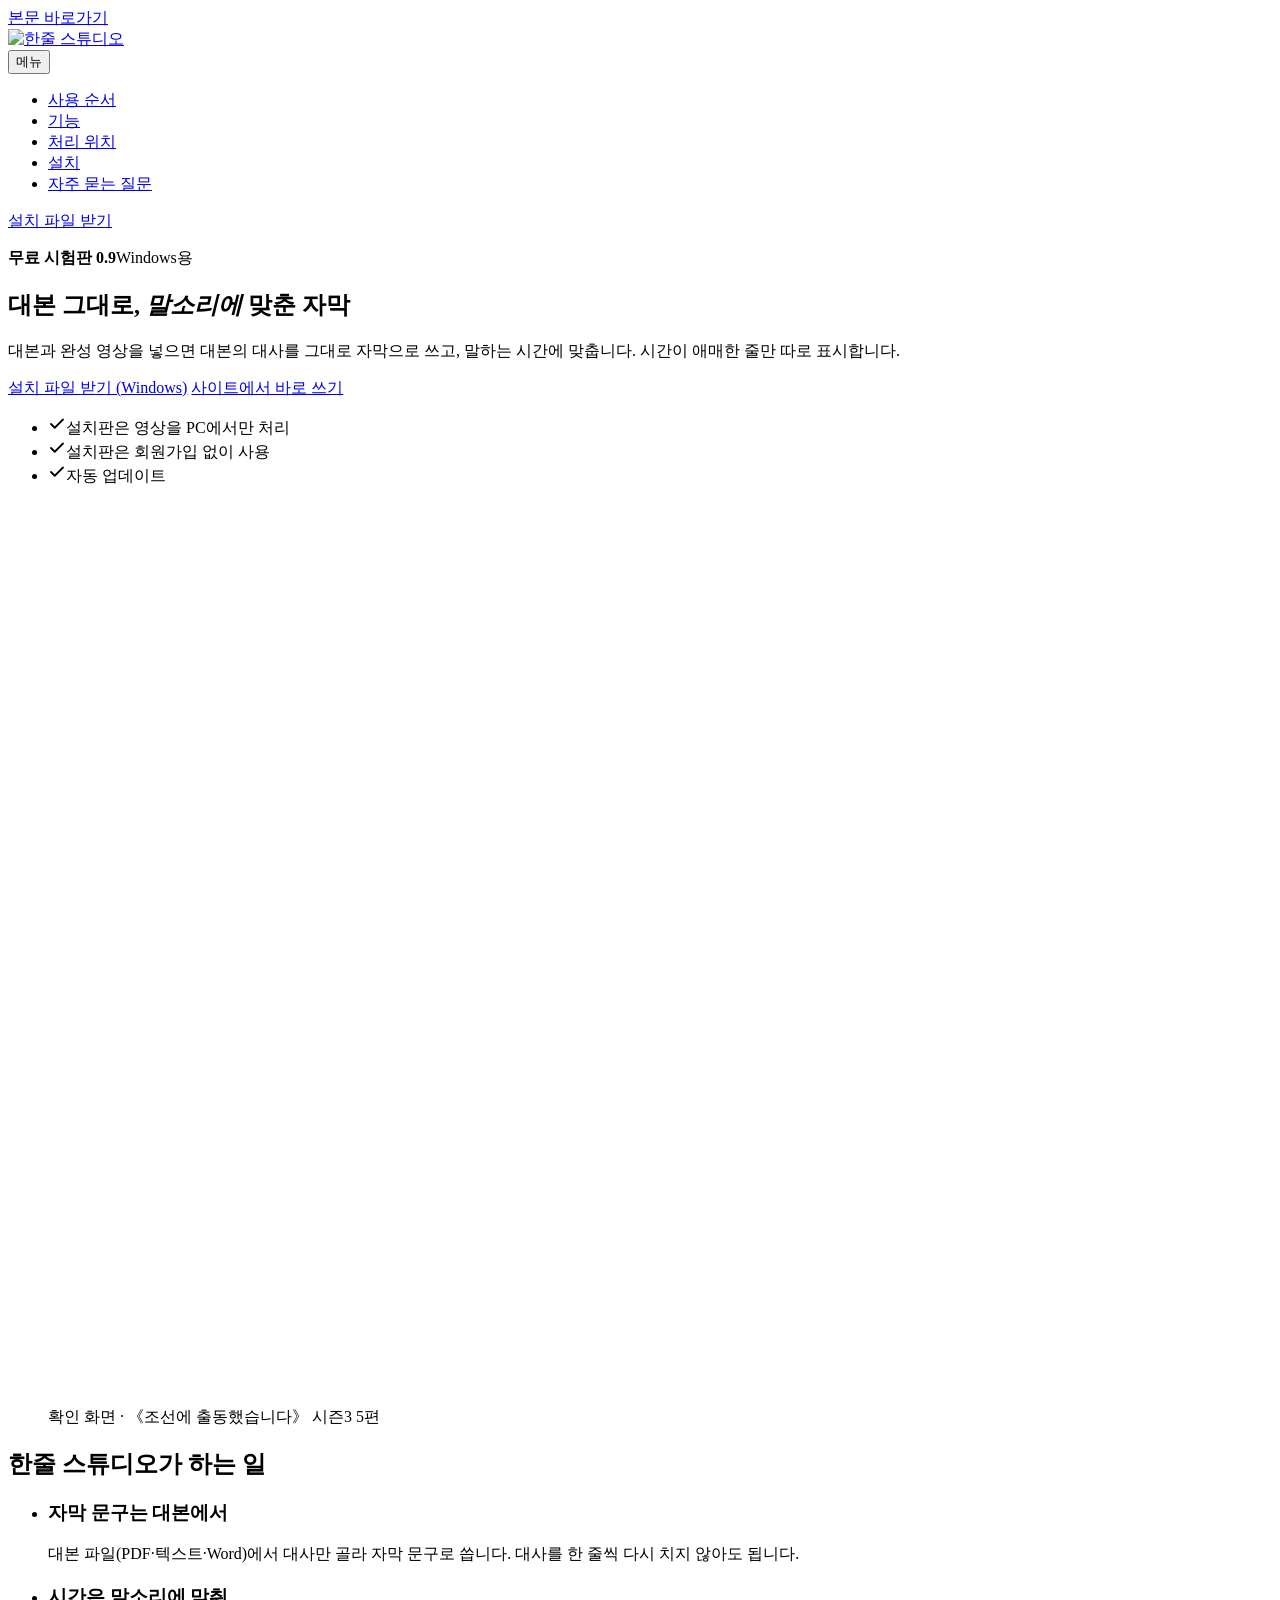
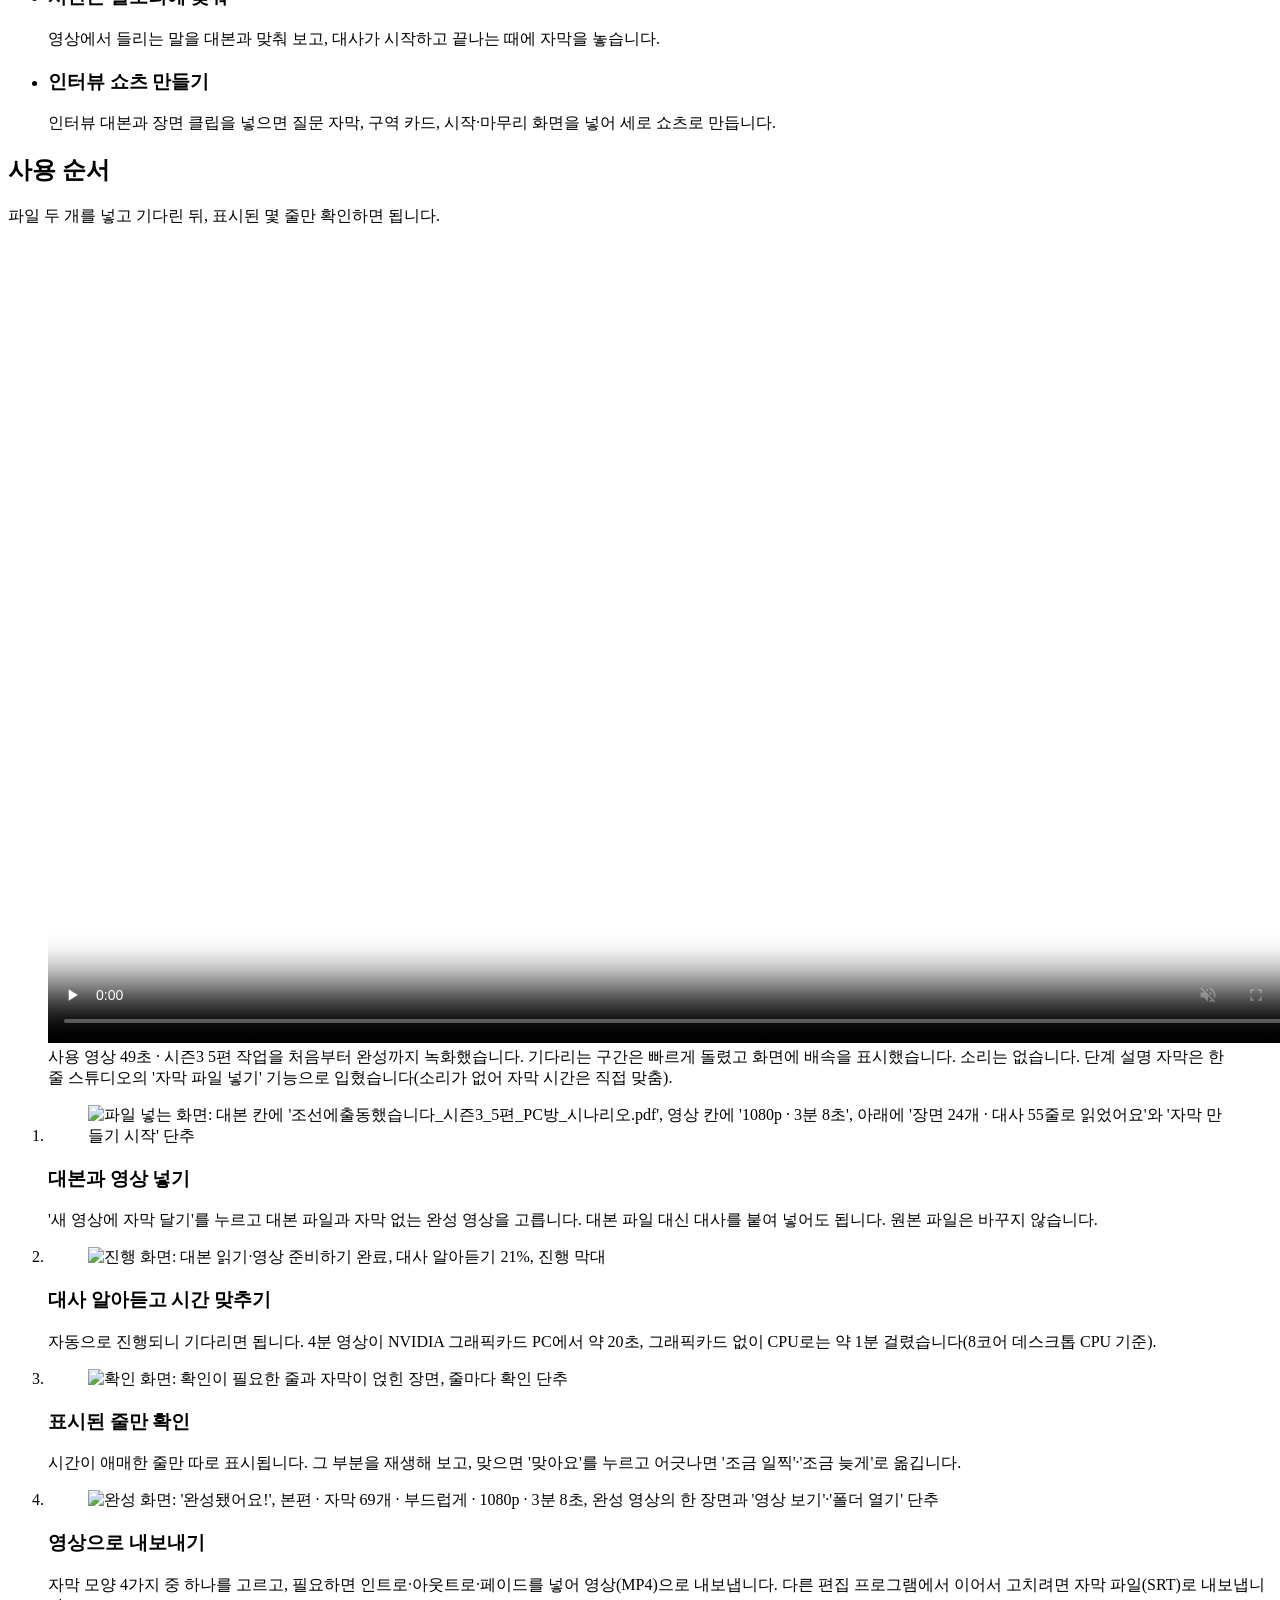
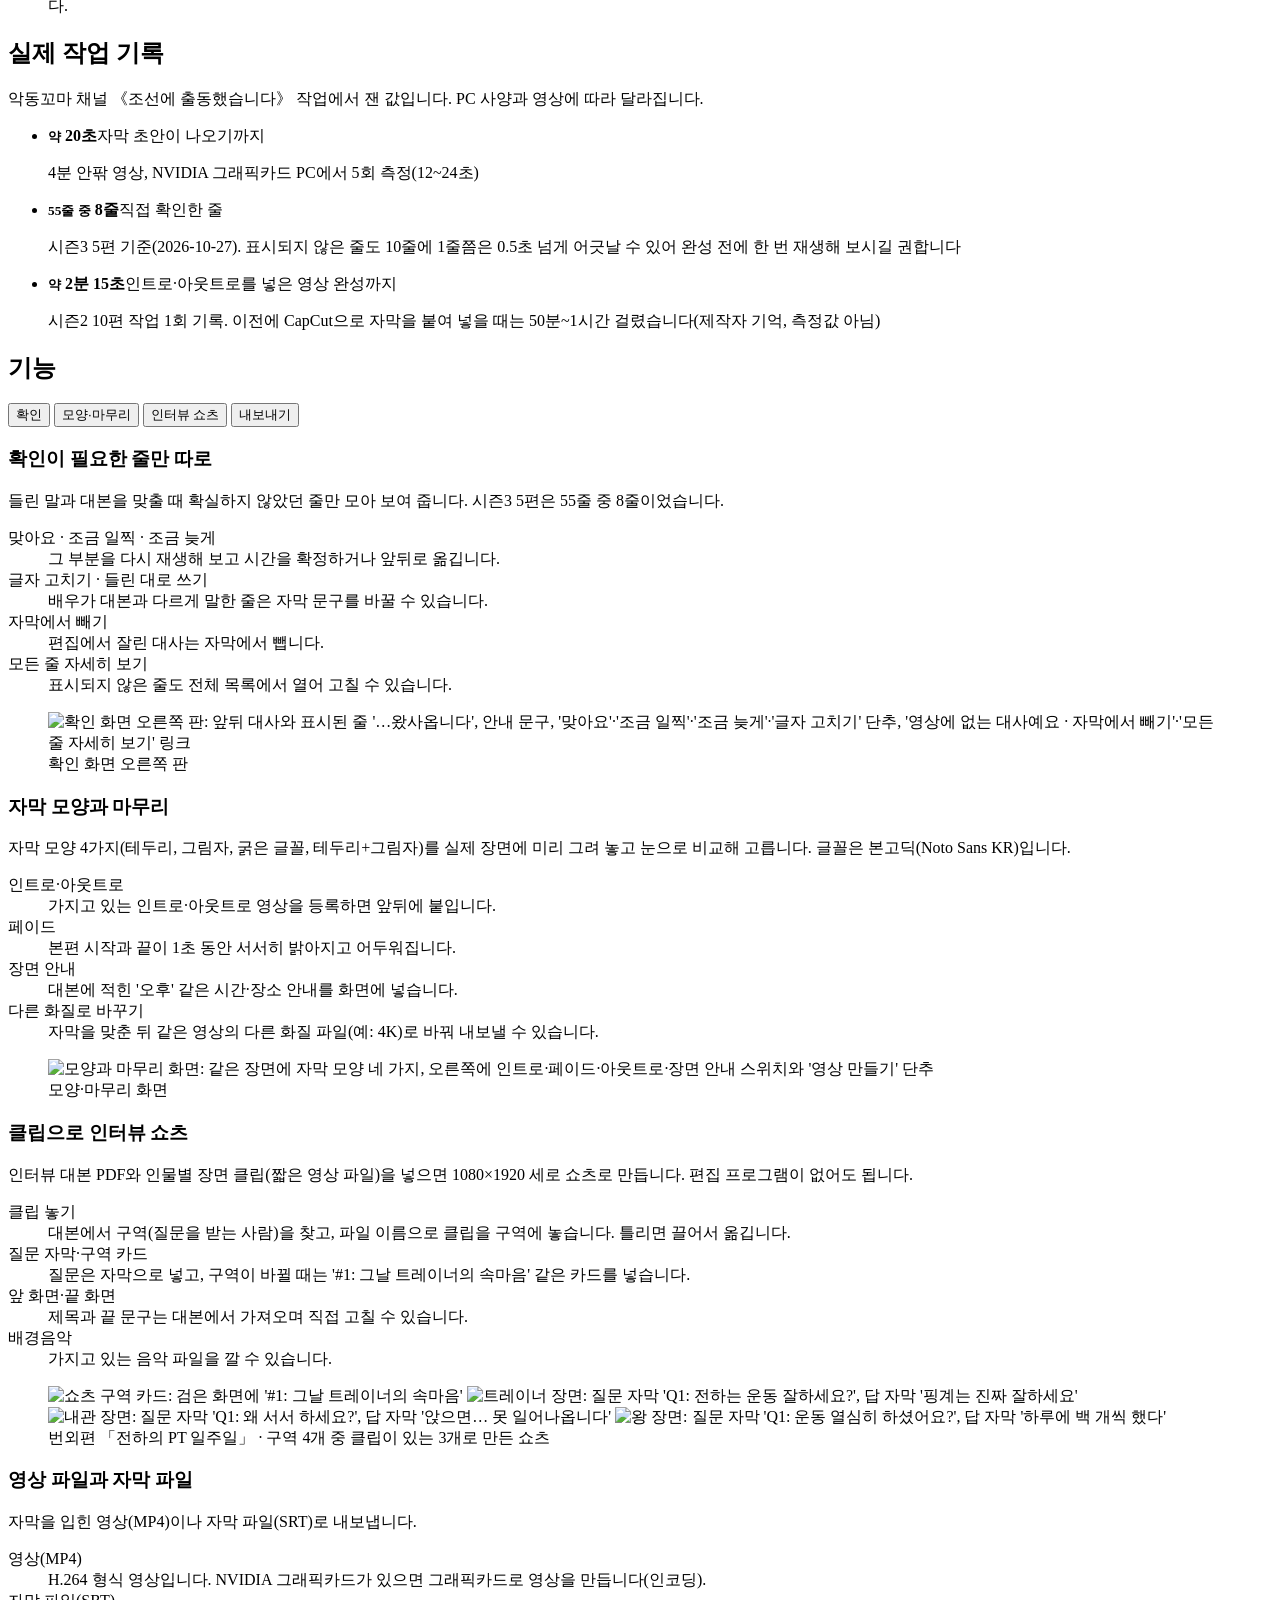
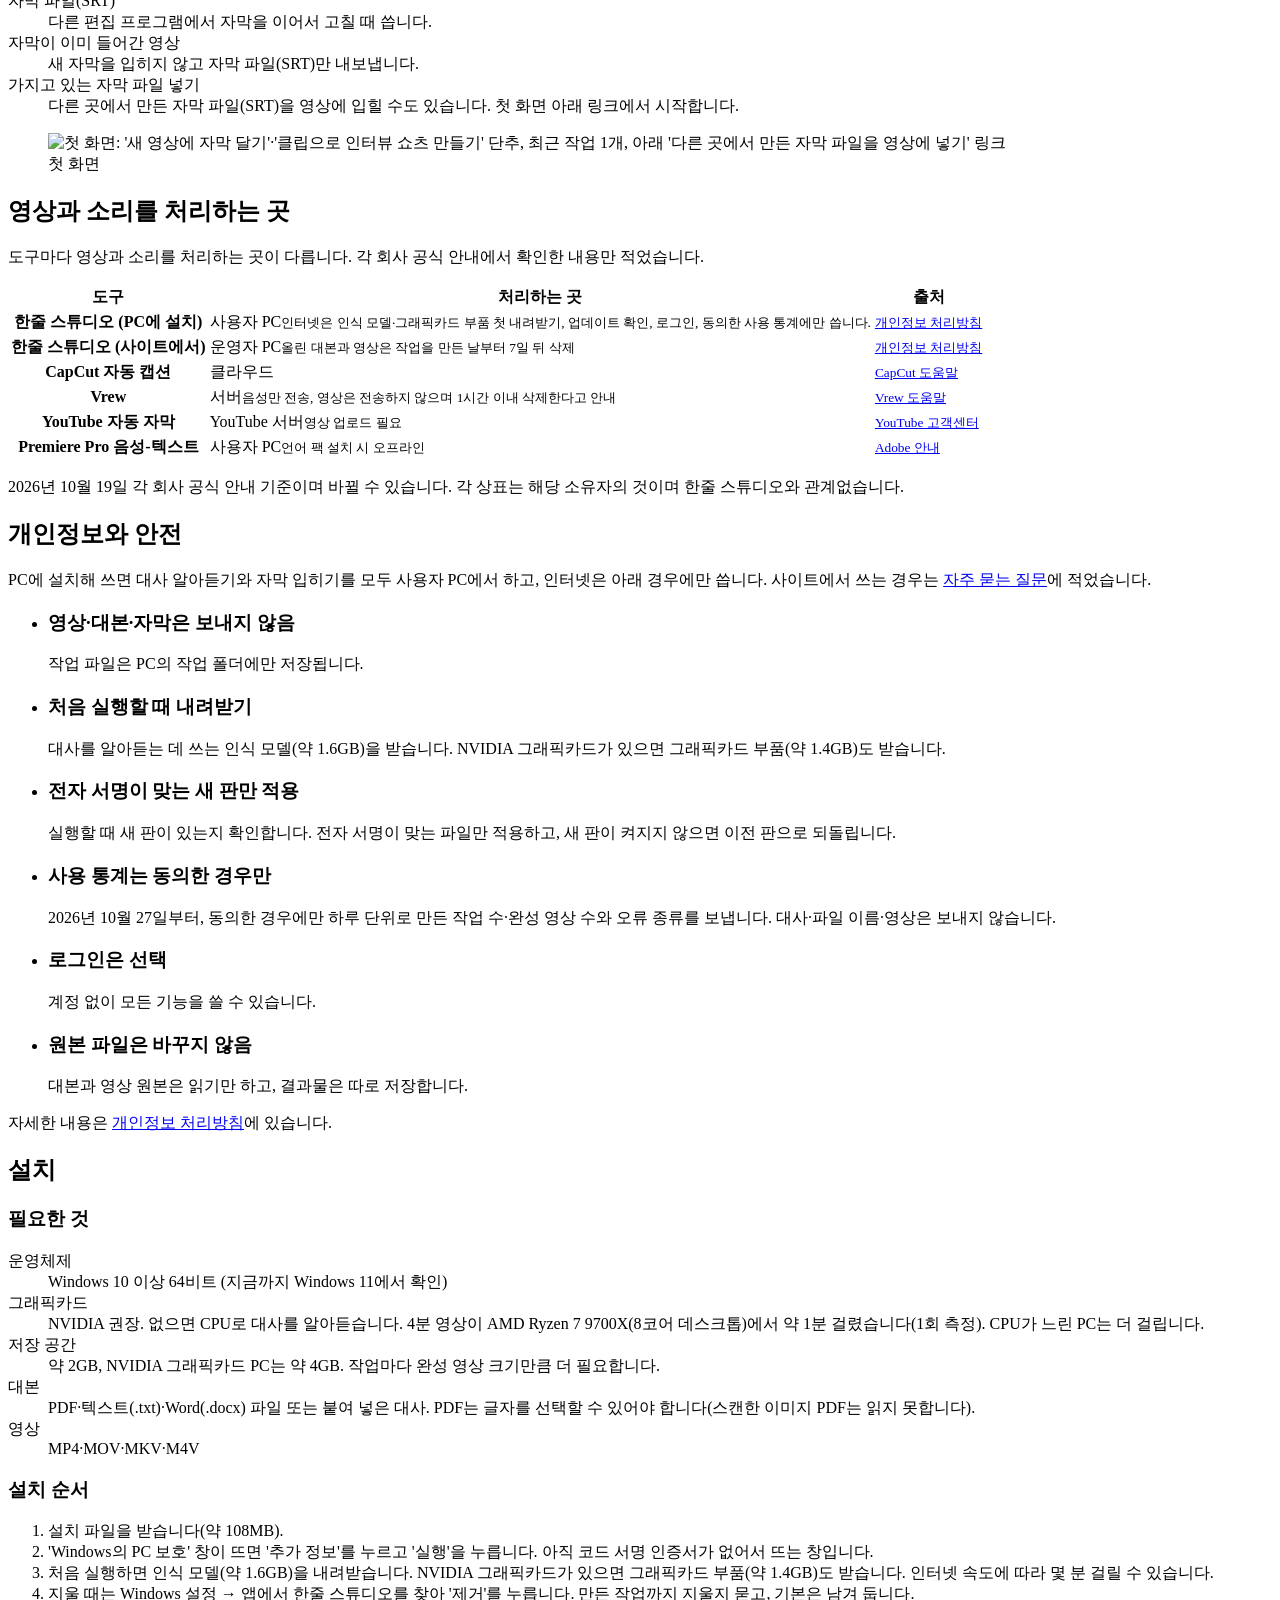
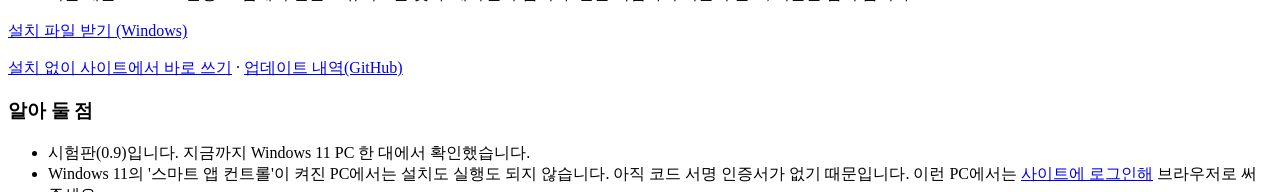
==== index.html @ 922f5172 "주소 이름 한줄 스튜디오로: 홍보 사이트 kkoma1212.github.io/hanjul-studio · 사이트 hanjul-studio.kkoma1212.workers.dev(T" ====
<!doctype html>
<html lang="ko">
<head>
<meta charset="utf-8">
<meta name="viewport" content="width=device-width, initial-scale=1">
<title>한줄 스튜디오 — 대본 그대로, 말소리에 맞춘 자막</title>
<meta name="description" content="한줄 스튜디오는 대본과 완성 영상으로 자막을 만드는 Windows 프로그램입니다. 대본의 대사로 자막을 만들고, 말하는 시간에 맞춥니다. 영상은 PC에서만 처리합니다.">
<link rel="canonical" href="https://kkoma1212.github.io/hanjul-studio/">
<meta property="og:type" content="website">
<meta property="og:locale" content="ko_KR">
<meta property="og:site_name" content="한줄 스튜디오">
<meta property="og:title" content="한줄 스튜디오 — 대본 그대로, 말소리에 맞춘 자막">
<meta property="og:description" content="대본과 완성 영상을 넣으면 대본의 대사로 자막을 만들고, 말하는 시간에 맞춥니다. Windows용 무료 시험판.">
<meta property="og:url" content="https://kkoma1212.github.io/hanjul-studio/">
<meta property="og:image" content="https://kkoma1212.github.io/hanjul-studio/assets/og.png">
<meta property="og:image:width" content="1200">
<meta property="og:image:height" content="630">
<meta name="twitter:card" content="summary_large_image">
<link rel="icon" href="assets/favicon.png">
<link rel="preconnect" href="https://fonts.googleapis.com">
<link rel="preconnect" href="https://fonts.gstatic.com" crossorigin>
<link rel="stylesheet" href="https://cdn.jsdelivr.net/gh/orioncactus/pretendard@v1.3.9/dist/web/variable/pretendardvariable-dynamic-subset.min.css">
<link rel="stylesheet" href="https://fonts.googleapis.com/css2?family=Noto+Serif+KR:wght@600;800&display=swap">
<link rel="stylesheet" href="assets/main.css">
<script>document.documentElement.classList.add("has-js")</script>
<script type="application/ld+json">
{"@context":"https://schema.org","@type":"SoftwareApplication","name":"한줄 스튜디오","operatingSystem":"Windows 10, Windows 11","applicationCategory":"MultimediaApplication",
 "description":"대본과 완성 영상으로 자막을 만드는 Windows 프로그램. 대본의 대사로 자막을 만들고, 말하는 시간에 맞춘다.",
 "offers":{"@type":"Offer","price":"0","priceCurrency":"KRW"},"url":"https://kkoma1212.github.io/hanjul-studio/",
 "downloadUrl":"https://github.com/kkoma1212/jamakfit-updates/releases/latest/download/jamakfit-setup.exe"}
</script>
</head>
<body>
<a class="skip" href="#main">본문 바로가기</a>
<!-- 머리줄·첫 화면·하는 일 띠는 수정 전 공개판 모양 그대로(건윤님 2026-10-23 '처음 부분은 수정 전이 나아', 영상 장면은 쓰지 않음). 글만 새 글 -->
<header class="bar">
  <div class="wrap bar__in">
    <a class="brand" href="#top" aria-label="한줄 스튜디오 처음으로"><img src="assets/logo-light.svg" alt="한줄 스튜디오" width="118" height="34"></a>
    <nav class="nav" aria-label="한줄 스튜디오 안내">
      <button class="nav__toggle" type="button" aria-expanded="false" aria-controls="menu">메뉴</button>
      <ul class="menu" id="menu">
        <li><a href="#flow">사용 순서</a></li>
        <li><a href="#features">기능</a></li>
        <li><a href="#where">처리 위치</a></li>
        <li><a href="#download">설치</a></li>
        <li><a href="#faq">자주 묻는 질문</a></li>
      </ul>
    </nav>
    <a class="btn btn--box bar__cta" href="https://github.com/kkoma1212/jamakfit-updates/releases/latest/download/jamakfit-setup.exe">설치 파일 받기</a>
  </div>
</header>

<main id="main">
  <section id="top" class="hero" aria-labelledby="hero-title">
    <div class="wrap hero__grid">
      <div>
        <p class="pill"><b>무료 시험판 0.9</b>Windows용</p>
        <h1 id="hero-title"><span>대본 그대로,</span> <span><em>말소리에</em> 맞춘 자막</span></h1>
        <p class="hero__lead">대본과 완성 영상을 넣으면 대본의 대사를 그대로 자막으로 쓰고, 말하는 시간에 맞춥니다. 시간이 애매한 줄만 따로 표시합니다.</p>
        <div class="cta">
          <a class="btn btn--box" href="https://github.com/kkoma1212/jamakfit-updates/releases/latest/download/jamakfit-setup.exe">설치 파일 받기 (Windows)</a>
          <a class="btn btn--box btn--outline" href="https://hanjul-studio.kkoma1212.workers.dev/">사이트에서 바로 쓰기</a>
        </div>
        <ul class="facts">
          <li><svg width="18" height="18" viewBox="0 0 24 24" fill="none" stroke="currentColor" stroke-width="2.4" stroke-linecap="round" stroke-linejoin="round" aria-hidden="true"><path d="M20 6 9 17l-5-5"/></svg>설치판은 영상을 PC에서만 처리</li>
          <li><svg width="18" height="18" viewBox="0 0 24 24" fill="none" stroke="currentColor" stroke-width="2.4" stroke-linecap="round" stroke-linejoin="round" aria-hidden="true"><path d="M20 6 9 17l-5-5"/></svg>설치판은 회원가입 없이 사용</li>
          <li><svg width="18" height="18" viewBox="0 0 24 24" fill="none" stroke="currentColor" stroke-width="2.4" stroke-linecap="round" stroke-linejoin="round" aria-hidden="true"><path d="M20 6 9 17l-5-5"/></svg>자동 업데이트</li>
        </ul>
      </div>
      <figure class="laptop">
        <div class="laptop__screen"><picture><source media="(max-width:599px)" srcset="assets/shots/check-m.webp"><img src="assets/shots/check.webp" width="1440" height="900" fetchpriority="high"
          alt="한줄 스튜디오 확인 화면: 확인이 필요한 줄 8개 중 하나. 왼쪽 영상에 '…왔사옵니다' 자막, 오른쪽에 대본 줄과 '맞아요'·'조금 일찍'·'조금 늦게' 단추"></picture></div>
        <div class="laptop__base"></div>
        <figcaption>확인 화면 · 《조선에 출동했습니다》 시즌3 5편</figcaption>
      </figure>
    </div>
  </section>
  <div class="clouds" aria-hidden="true"></div>

  <section class="worry" aria-labelledby="worry-title">
    <div class="wrap">
      <h2 id="worry-title" class="sr-only">한줄 스튜디오가 하는 일</h2>
      <ul>
        <li style="--m:var(--moon)"><h3>자막 문구는 대본에서</h3>
          <p>대본 파일(PDF·텍스트·Word)에서 대사만 골라 자막 문구로 씁니다. 대사를 한 줄씩 다시 치지 않아도 됩니다.</p></li>
        <li style="--m:var(--pink)"><h3>시간은 말소리에 맞춰</h3>
          <p>영상에서 들리는 말을 대본과 맞춰 보고, 대사가 시작하고 끝나는 때에 자막을 놓습니다.</p></li>
        <li style="--m:var(--mint)"><h3>인터뷰 쇼츠 만들기</h3>
          <p>인터뷰 대본과 장면 클립을 넣으면 질문 자막, 구역 카드, <span class="nowrap">시작·마무리</span> 화면을 넣어 세로 쇼츠로 만듭니다.</p></li>
      </ul>
    </div>
  </section>

  <section id="flow" class="sec" aria-labelledby="flow-title">
    <div class="wrap">
      <div class="sec__head">
        <h2 id="flow-title" class="h2">사용 순서</h2>
        <p class="sec__lead">파일 두 개를 넣고 기다린 뒤, 표시된 몇 줄만 확인하면 됩니다.</p>
      </div>
      <figure class="demo">
        <div class="demo__screen">
          <video controls muted playsinline preload="none" poster="assets/video/demo-poster.webp" width="1280" height="800">
            <source src="assets/video/demo.mp4" type="video/mp4">
          </video>
        </div>
        <figcaption>사용 영상 49초 · 시즌3 5편 작업을 처음부터 완성까지 녹화했습니다. 기다리는 구간은 빠르게 돌렸고 화면에 배속을 표시했습니다. 소리는 없습니다. 단계 설명 자막은 한줄 스튜디오의 '자막 파일 넣기' 기능으로 입혔습니다(소리가 없어 자막 시간은 직접 맞춤).</figcaption>
      </figure>
      <ol class="steps">
        <li>
          <figure class="shot"><img src="assets/shots/new-m.webp" width="1080" height="802" loading="lazy"
            alt="파일 넣는 화면: 대본 칸에 '조선에출동했습니다_시즌3_5편_PC방_시나리오.pdf', 영상 칸에 '1080p · 3분 8초', 아래에 '장면 24개 · 대사 55줄로 읽었어요'와 '자막 만들기 시작' 단추"></figure>
          <div><span class="step__no" aria-hidden="true"></span><h3 class="h3">대본과 영상 넣기</h3>
            <p>'새 영상에 자막 달기'를 누르고 대본 파일과 자막 없는 완성 영상을 고릅니다. 대본 파일 대신 대사를 붙여 넣어도 됩니다. 원본 파일은 바꾸지 않습니다.</p></div>
        </li>
        <li>
          <figure class="shot"><img src="assets/shots/job-m.webp" width="1080" height="590" loading="lazy"
            alt="진행 화면: 대본 읽기·영상 준비하기 완료, 대사 알아듣기 21%, 진행 막대"></figure>
          <div><span class="step__no" aria-hidden="true"></span><h3 class="h3">대사 알아듣고 시간 맞추기</h3>
            <p>자동으로 진행되니 기다리면 됩니다. 4분 영상이 NVIDIA 그래픽카드 PC에서 약 20초, 그래픽카드 없이 CPU로는 약 1분 걸렸습니다(8코어 데스크톱 CPU 기준).</p></div>
        </li>
        <li>
          <figure class="shot"><img src="assets/shots/check-m.webp" width="1080" height="750" loading="lazy"
            alt="확인 화면: 확인이 필요한 줄과 자막이 얹힌 장면, 줄마다 확인 단추"></figure>
          <div><span class="step__no" aria-hidden="true"></span><h3 class="h3">표시된 줄만 확인</h3>
            <p>시간이 애매한 줄만 따로 표시됩니다. 그 부분을 재생해 보고, 맞으면 '맞아요'를 누르고 어긋나면 '조금 일찍'·'조금 늦게'로 옮깁니다.</p></div>
        </li>
        <li>
          <figure class="shot"><img src="assets/shots/done-m.webp" width="1080" height="890" loading="lazy"
            alt="완성 화면: '완성됐어요!', 본편 · 자막 69개 · 부드럽게 · 1080p · 3분 8초, 완성 영상의 한 장면과 '영상 보기'·'폴더 열기' 단추"></figure>
          <div><span class="step__no" aria-hidden="true"></span><h3 class="h3">영상으로 내보내기</h3>
            <p>자막 모양 4가지 중 하나를 고르고, 필요하면 <span class="nowrap">인트로·아웃트로·페이드를</span> 넣어 <span class="nowrap">영상(MP4)으로</span> 내보냅니다. 다른 편집 프로그램에서 이어서 고치려면 자막 <span class="nowrap">파일(SRT)로</span> 내보냅니다.</p></div>
        </li>
      </ol>
    </div>
  </section>

  <section id="numbers" class="band" aria-labelledby="numbers-title">
    <div class="wrap">
      <div class="sec__head">
        <h2 id="numbers-title" class="h2">실제 작업 기록</h2>
        <p class="sec__lead">악동꼬마 채널 《조선에 출동했습니다》 작업에서 잰 값입니다. PC 사양과 영상에 따라 달라집니다.</p>
      </div>
      <ul class="stats">
        <li><b><small>약</small> 20초</b><span>자막 초안이 나오기까지</span><p>4분 안팎 영상, NVIDIA 그래픽카드 PC에서 5회 측정(12~24초)</p></li>
        <li><b><small>55줄 중</small> 8줄</b><span>직접 확인한 줄</span><p>시즌3 5편 기준(2026-10-27). 표시되지 않은 줄도 10줄에 1줄쯤은 0.5초 넘게 어긋날 수 있어 완성 전에 한 번 재생해 보시길 권합니다</p></li>
        <li><b><small>약</small> 2분 15초</b><span><span class="nowrap">인트로·아웃트로를</span> 넣은 영상 완성까지</span><p>시즌2 10편 작업 1회 기록. 이전에 CapCut으로 자막을 붙여 넣을 때는 50분~1시간 걸렸습니다(제작자 기억, 측정값 아님)</p></li>
      </ul>
    </div>
  </section>

  <section id="features" class="sec" aria-labelledby="features-title">
    <div class="wrap">
      <div class="sec__head">
        <h2 id="features-title" class="h2">기능</h2>
      </div>
      <div data-tabs>
        <div class="tabs" role="tablist" aria-label="기능 묶음">
          <button class="tab" type="button" role="tab" id="tab-check" aria-controls="panel-check">확인</button>
          <button class="tab" type="button" role="tab" id="tab-look" aria-controls="panel-look"><span class="nowrap">모양·마무리</span></button>
          <button class="tab" type="button" role="tab" id="tab-shorts" aria-controls="panel-shorts">인터뷰 쇼츠</button>
          <button class="tab" type="button" role="tab" id="tab-files" aria-controls="panel-files">내보내기</button>
        </div>

        <div class="panel" id="panel-check">
          <div>
            <h3 class="h3">확인이 필요한 줄만 따로</h3>
            <p class="panel__lead">들린 말과 대본을 맞출 때 확실하지 않았던 줄만 모아 보여 줍니다. 시즌3 5편은 55줄 중 8줄이었습니다.</p>
            <dl class="defs">
              <div><dt>맞아요 · 조금 일찍 · 조금 늦게</dt><dd>그 부분을 다시 재생해 보고 시간을 확정하거나 앞뒤로 옮깁니다.</dd></div>
              <div><dt>글자 고치기 · 들린 대로 쓰기</dt><dd>배우가 대본과 다르게 말한 줄은 자막 문구를 바꿀 수 있습니다.</dd></div>
              <div><dt>자막에서 빼기</dt><dd>편집에서 잘린 대사는 자막에서 뺍니다.</dd></div>
              <div><dt>모든 줄 자세히 보기</dt><dd>표시되지 않은 줄도 전체 목록에서 열어 고칠 수 있습니다.</dd></div>
            </dl>
          </div>
          <figure class="shot shot--narrow"><img src="assets/shots/check-panel.webp" width="380" height="488" loading="lazy"
            alt="확인 화면 오른쪽 판: 앞뒤 대사와 표시된 줄 '…왔사옵니다', 안내 문구, '맞아요'·'조금 일찍'·'조금 늦게'·'글자 고치기' 단추, '영상에 없는 대사예요 · 자막에서 빼기'·'모든 줄 자세히 보기' 링크">
            <figcaption>확인 화면 오른쪽 판</figcaption></figure>
        </div>

        <div class="panel" id="panel-look">
          <div>
            <h3 class="h3">자막 모양과 마무리</h3>
            <p class="panel__lead">자막 모양 4가지(테두리, 그림자, 굵은 글꼴, <span class="nowrap">테두리+그림자)를</span> 실제 장면에 미리 그려 놓고 눈으로 비교해 고릅니다. 글꼴은 본고딕(Noto Sans <span class="nowrap">KR)입니다.</span></p>
            <dl class="defs">
              <div><dt><span class="nowrap">인트로·아웃트로</span></dt><dd>가지고 있는 <span class="nowrap">인트로·아웃트로</span> 영상을 등록하면 앞뒤에 붙입니다.</dd></div>
              <div><dt>페이드</dt><dd>본편 시작과 끝이 1초 동안 서서히 밝아지고 어두워집니다.</dd></div>
              <div><dt>장면 안내</dt><dd>대본에 적힌 '오후' 같은 <span class="nowrap">시간·장소</span> 안내를 화면에 넣습니다.</dd></div>
              <div><dt>다른 화질로 바꾸기</dt><dd>자막을 맞춘 뒤 같은 영상의 다른 화질 파일(예: <span class="nowrap">4K)로</span> 바꿔 내보낼 수 있습니다.</dd></div>
            </dl>
          </div>
          <figure class="shot"><img src="assets/shots/look-m.webp" width="1080" height="763" loading="lazy"
            alt="모양과 마무리 화면: 같은 장면에 자막 모양 네 가지, 오른쪽에 인트로·페이드·아웃트로·장면 안내 스위치와 '영상 만들기' 단추">
            <figcaption><span class="nowrap">모양·마무리</span> 화면</figcaption></figure>
        </div>

        <div class="panel" id="panel-shorts">
          <div>
            <h3 class="h3">클립으로 인터뷰 쇼츠</h3>
            <p class="panel__lead">인터뷰 대본 PDF와 인물별 장면 클립(짧은 영상 <span class="nowrap">파일)을</span> 넣으면 1080×1920 세로 쇼츠로 만듭니다. 편집 프로그램이 없어도 됩니다.</p>
            <dl class="defs">
              <div><dt>클립 놓기</dt><dd>대본에서 구역(질문을 받는 <span class="nowrap">사람)을</span> 찾고, 파일 이름으로 클립을 구역에 놓습니다. 틀리면 끌어서 옮깁니다.</dd></div>
              <div><dt>질문 <span class="nowrap">자막·구역</span> 카드</dt><dd>질문은 자막으로 넣고, 구역이 바뀔 때는 '#1: 그날 트레이너의 속마음' 같은 카드를 넣습니다.</dd></div>
              <div><dt>앞 <span class="nowrap">화면·끝</span> 화면</dt><dd>제목과 끝 문구는 대본에서 가져오며 직접 고칠 수 있습니다.</dd></div>
              <div><dt>배경음악</dt><dd>가지고 있는 음악 파일을 깔 수 있습니다.</dd></div>
            </dl>
          </div>
          <figure class="phones">
            <div class="phones__row">
              <img src="assets/shots/shorts-card.webp" width="540" height="960" loading="lazy" alt="쇼츠 구역 카드: 검은 화면에 '#1: 그날 트레이너의 속마음'">
              <img src="assets/shots/shorts-q1.webp" width="540" height="960" loading="lazy" alt="트레이너 장면: 질문 자막 'Q1: 전하는 운동 잘하세요?', 답 자막 '핑계는 진짜 잘하세요'">
              <img src="assets/shots/shorts-q2.webp" width="540" height="960" loading="lazy" alt="내관 장면: 질문 자막 'Q1: 왜 서서 하세요?', 답 자막 '앉으면… 못 일어나옵니다'">
              <img src="assets/shots/shorts-q3.webp" width="540" height="960" loading="lazy" alt="왕 장면: 질문 자막 'Q1: 운동 열심히 하셨어요?', 답 자막 '하루에 백 개씩 했다'">
            </div>
            <figcaption>번외편 「전하의 PT 일주일」 · 구역 4개 중 클립이 있는 3개로 만든 쇼츠</figcaption>
          </figure>
        </div>

        <div class="panel" id="panel-files">
          <div>
            <h3 class="h3">영상 파일과 자막 파일</h3>
            <p class="panel__lead">자막을 입힌 <span class="nowrap">영상(MP4)이나</span> 자막 <span class="nowrap">파일(SRT)로</span> 내보냅니다.</p>
            <dl class="defs">
              <div><dt>영상(MP4)</dt><dd>H.264 형식 영상입니다. NVIDIA 그래픽카드가 있으면 그래픽카드로 영상을 만듭니다(인코딩).</dd></div>
              <div><dt>자막 파일(SRT)</dt><dd>다른 편집 프로그램에서 자막을 이어서 고칠 때 씁니다.</dd></div>
              <div><dt>자막이 이미 들어간 영상</dt><dd>새 자막을 입히지 않고 자막 <span class="nowrap">파일(SRT)만</span> 내보냅니다.</dd></div>
              <div><dt>가지고 있는 자막 파일 넣기</dt><dd>다른 곳에서 만든 자막 <span class="nowrap">파일(SRT)을</span> 영상에 입힐 수도 있습니다. 첫 화면 아래 링크에서 시작합니다.</dd></div>
            </dl>
          </div>
          <figure class="shot"><img src="assets/shots/home-m.webp" width="1080" height="622" loading="lazy"
            alt="첫 화면: '새 영상에 자막 달기'·'클립으로 인터뷰 쇼츠 만들기' 단추, 최근 작업 1개, 아래 '다른 곳에서 만든 자막 파일을 영상에 넣기' 링크">
            <figcaption>첫 화면</figcaption></figure>
        </div>
      </div>
    </div>
  </section>

  <section id="where" class="sec" aria-labelledby="where-title">
    <div class="wrap">
      <div class="sec__head">
        <h2 id="where-title" class="h2">영상과 소리를 처리하는 곳</h2>
        <p class="sec__lead">도구마다 영상과 소리를 처리하는 곳이 다릅니다. 각 회사 공식 안내에서 확인한 내용만 적었습니다.</p>
      </div>
      <div class="table-scroll">
        <table class="table">
          <thead><tr><th scope="col">도구</th><th scope="col">처리하는 곳</th><th scope="col">출처</th></tr></thead>
          <tbody>
            <tr class="us"><th scope="row">한줄 스튜디오 (PC에 설치)</th><td>사용자 PC<small>인터넷은 인식 <span class="nowrap">모델·그래픽카드</span> 부품 첫 내려받기, 업데이트 확인, 로그인, 동의한 사용 통계에만 씁니다.</small></td><td class="table__src"><small><a class="link" href="https://hanjul-studio.kkoma1212.workers.dev/privacy">개인정보 처리방침</a></small></td></tr>
            <tr class="us"><th scope="row">한줄 스튜디오 (사이트에서)</th><td>운영자 PC<small>올린 대본과 영상은 작업을 만든 날부터 7일 뒤 삭제</small></td><td class="table__src"><small><a class="link" href="https://hanjul-studio.kkoma1212.workers.dev/privacy">개인정보 처리방침</a></small></td></tr>
            <tr><th scope="row">CapCut 자동 캡션</th><td>클라우드</td><td class="table__src"><small><a class="link" href="https://www.capcut.com/help/auto-captions">CapCut 도움말</a></small></td></tr>
            <tr><th scope="row">Vrew</th><td>서버<small>음성만 전송, 영상은 전송하지 않으며 1시간 이내 삭제한다고 안내</small></td><td class="table__src"><small><a class="link" href="https://docs.channel.io/vrew-kr/ko/articles/AI%EA%B0%9C%EC%9D%B8%EC%A0%95%EB%B3%B4-Vrew%EC%97%90-%EC%97%85%EB%A1%9C%EB%93%9C%ED%95%9C-%EC%98%81%EC%83%81-%EB%8D%B0%EC%9D%B4%ED%84%B0%EB%8A%94-%EC%96%B4%EB%96%BB%EA%B2%8C-%EC%B2%98%EB%A6%AC-%EB%90%98%EB%82%98%EC%9A%94-ffbcc099">Vrew 도움말</a></small></td></tr>
            <tr><th scope="row">YouTube 자동 자막</th><td>YouTube 서버<small>영상 업로드 필요</small></td><td class="table__src"><small><a class="link" href="https://support.google.com/youtube/answer/2734796?hl=ko">YouTube 고객센터</a></small></td></tr>
            <tr><th scope="row">Premiere Pro 음성-텍스트</th><td>사용자 PC<small>언어 팩 설치 시 오프라인</small></td><td class="table__src"><small><a class="link" href="https://www.adobe.com/uk/products/premiere/speech-to-text.html">Adobe 안내</a></small></td></tr>
          </tbody>
        </table>
      </div>
      <p class="note">2026년 10월 19일 각 회사 공식 안내 기준이며 바뀔 수 있습니다. 각 상표는 해당 소유자의 것이며 한줄 스튜디오와 관계없습니다.</p>
    </div>
  </section>

  <section id="safety" class="sec" aria-labelledby="safety-title">
    <div class="wrap">
      <div class="sec__head">
        <h2 id="safety-title" class="h2">개인정보와 안전</h2>
        <p class="sec__lead">PC에 설치해 쓰면 대사 알아듣기와 자막 입히기를 모두 사용자 PC에서 하고, 인터넷은 아래 경우에만 씁니다. 사이트에서 쓰는 경우는 <a class="link" href="#faq">자주 묻는 질문</a>에 적었습니다.</p>
      </div>
      <ul class="grid3">
        <li><h3 class="h3"><span class="nowrap">영상·대본·자막은</span> 보내지 않음</h3><p>작업 파일은 PC의 작업 폴더에만 저장됩니다.</p></li>
        <li><h3 class="h3">처음 실행할 때 내려받기</h3><p>대사를 알아듣는 데 쓰는 인식 모델(약 <span class="nowrap">1.6GB)을</span> 받습니다. NVIDIA 그래픽카드가 있으면 그래픽카드 부품(약 <span class="nowrap">1.4GB)도</span> 받습니다.</p></li>
        <li><h3 class="h3">전자 서명이 맞는 새 판만 적용</h3><p>실행할 때 새 판이 있는지 확인합니다. 전자 서명이 맞는 파일만 적용하고, 새 판이 켜지지 않으면 이전 판으로 되돌립니다.</p></li>
        <li><h3 class="h3">사용 통계는 동의한 경우만</h3><p>2026년 10월 27일부터, 동의한 경우에만 하루 단위로 만든 작업 <span class="nowrap">수·완성</span> 영상 수와 오류 종류를 보냅니다. <span class="nowrap">대사·파일</span> <span class="nowrap">이름·영상은</span> 보내지 않습니다.</p></li>
        <li><h3 class="h3">로그인은 선택</h3><p>계정 없이 모든 기능을 쓸 수 있습니다.</p></li>
        <li><h3 class="h3">원본 파일은 바꾸지 않음</h3><p>대본과 영상 원본은 읽기만 하고, 결과물은 따로 저장합니다.</p></li>
      </ul>
      <p class="note">자세한 내용은 <a class="link" href="https://hanjul-studio.kkoma1212.workers.dev/privacy">개인정보 처리방침</a>에 있습니다.</p>
    </div>
  </section>

  <section id="download" class="sec" aria-labelledby="download-title">
    <div class="wrap">
      <div class="sec__head">
        <h2 id="download-title" class="h2">설치</h2>
      </div>
      <div class="install">
        <div class="card">
          <h3 class="h3">필요한 것</h3>
          <dl class="defs">
            <div><dt>운영체제</dt><dd>Windows 10 이상 64비트 (지금까지 Windows 11에서 확인)</dd></div>
            <div><dt>그래픽카드</dt><dd>NVIDIA 권장. 없으면 CPU로 대사를 알아듣습니다. 4분 영상이 AMD Ryzen 7 9700X(8코어 <span class="nowrap">데스크톱)에서</span> 약 1분 걸렸습니다(1회 측정). CPU가 느린 PC는 더 걸립니다.</dd></div>
            <div><dt>저장 공간</dt><dd>약 2GB, NVIDIA 그래픽카드 PC는 약 4GB. 작업마다 완성 영상 크기만큼 더 필요합니다.</dd></div>
            <div><dt>대본</dt><dd>PDF·텍스트(.txt)·Word(.docx) 파일 또는 붙여 넣은 대사. PDF는 글자를 선택할 수 있어야 합니다(스캔한 이미지 PDF는 읽지 못합니다).</dd></div>
            <div><dt>영상</dt><dd><span class="nowrap">MP4·MOV·MKV·M4V</span></dd></div>
          </dl>
        </div>
        <div class="card">
          <h3 class="h3">설치 순서</h3>
          <ol class="numbered">
            <li>설치 파일을 받습니다(약 108MB).</li>
            <li>'Windows의 PC 보호' 창이 뜨면 '추가 정보'를 누르고 '실행'을 누릅니다. 아직 코드 서명 인증서가 없어서 뜨는 창입니다.</li>
            <li>처음 실행하면 인식 모델(약 <span class="nowrap">1.6GB)을</span> 내려받습니다. NVIDIA 그래픽카드가 있으면 그래픽카드 부품(약 <span class="nowrap">1.4GB)도</span> 받습니다. 인터넷 속도에 따라 몇 분 걸릴 수 있습니다.</li>
            <li>지울 때는 Windows 설정 → 앱에서 한줄 스튜디오를 찾아 '제거'를 누릅니다. 만든 작업까지 지울지 묻고, 기본은 남겨 둡니다.</li>
          </ol>
          <a class="btn" href="https://github.com/kkoma1212/jamakfit-updates/releases/latest/download/jamakfit-setup.exe">설치 파일 받기 (Windows)</a>
          <p class="card__sub"><a class="link" href="https://hanjul-studio.kkoma1212.workers.dev/">설치 없이 사이트에서 바로 쓰기</a> · <a class="link" href="https://github.com/kkoma1212/jamakfit-updates/releases">업데이트 내역(GitHub)</a></p>
        </div>
        <div class="aside">
          <h3 class="h3">알아 둘 점</h3>
          <ul>
            <li><span class="nowrap">시험판(0.9)입니다.</span> 지금까지 Windows 11 PC 한 대에서 확인했습니다.</li>
            <li>Windows 11의 '스마트 앱 컨트롤'이 켜진 PC에서는 설치도 실행도 되지 않습니다. 아직 코드 서명 인증서가 없기 때문입니다. 이런 PC에서는 <a class="link" href="https://hanjul-studio.kkoma1212.workers.dev/">사이트에 로그인해</a> 브라우저로 써 주세요.</li>
            <li>Windows 전용이며, 한국어 대본과 영상을 기준으로 만들었습니다.</li>
            <li>자막 시간과 장면 구분은 말소리를 알아들어 정한 것입니다. 표시된 줄은 확인이 필요합니다.</li>
          </ul>
        </div>
      </div>
    </div>
  </section>

  <section id="faq" class="sec" aria-labelledby="faq-title">
    <div class="wrap faq-grid">
      <div class="sec__head">
        <h2 id="faq-title" class="h2">자주 묻는 질문</h2>
        <p class="sec__lead">다른 질문은 <a class="link" href="mailto:gunyoon0322@naver.com">gunyoon0322@naver.com</a>으로 보내 주세요.</p>
      </div>
      <div class="faq">
        <details><summary>편집 프로그램을 처음 써도 쓸 수 있나요?</summary><p>네, 처음 쓰는 분을 생각하고 만들었습니다. 대본과 영상을 넣으면 자막 문구와 시간은 한줄 스튜디오가 먼저 맞춰 둡니다. 직접 볼 곳은 시간이 애매하다고 표시된 줄뿐이고, 시즌3 5편에서는 55줄 중 8줄이었습니다. 자막 모양도 말로 고르지 않고, 실제 장면에 미리 그려 둔 4가지를 눈으로 보고 고릅니다.</p></details>
        <details><summary>무료인가요?</summary><p>지금 <span class="nowrap">시험판(0.9)은</span> 모든 기능을 무료로 쓸 수 있습니다. 완성 영상에 워터마크나 광고도 붙지 않습니다.</p></details>
        <details><summary>Mac이나 휴대폰에서도 쓸 수 있나요?</summary><p>PC에 설치하는 한줄 스튜디오는 Windows 전용입니다. Mac이나 휴대폰에서는 <a class="link" href="https://hanjul-studio.kkoma1212.workers.dev/">사이트에 로그인해</a> 브라우저로 쓸 수 있습니다. 휴대폰 화면 폭에 맞춰 두었고, Mac에서는 아직 직접 시험해 보지 못했습니다.</p></details>
        <details><summary>어떤 대본 파일을 넣나요?</summary><p>PDF, 텍스트(.txt), Word(.docx) 파일을 넣습니다. 파일이 없으면 대사만 한 줄씩 붙여 넣어도 됩니다. PDF는 글자를 마우스로 끌어 고를 수 있어야 하고, 종이를 스캔해 사진처럼 만든 PDF는 읽지 못합니다. 한글(.hwp)로 쓴 대본은 'PDF로 저장'해서 넣거나 대사를 복사해 붙여 넣으면 됩니다. 대본을 고르면 장면과 대사를 몇 줄 읽었는지 먼저 보여 드리고, 잘못 읽은 줄은 눌러서 고칠 수 있습니다.</p></details>
        <details><summary>대본이 없으면 쓸 수 없나요?</summary><p>자막 문구를 대본에서 가져오는 방식이라 대본이 있어야 합니다. 이미 만들어 둔 자막 <span class="nowrap">파일(SRT)이</span> 있다면 첫 화면 아래 '다른 곳에서 만든 자막 파일을 영상에 넣기'로 한줄 스튜디오 모양을 입혀 영상으로 만들 수 있습니다.</p></details>
        <details><summary>어떤 영상을 넣나요?</summary><p>편집을 모두 마치고 자막만 넣기 전인 완성 영상(MP4·MOV·MKV·M4V)을 넣습니다. 편집이 끝난 영상이어야 대사 시간이 맞습니다. 자막이 이미 들어간 영상이라면 넣을 때 '네, 들어 있어요'를 고르세요. 그 위에 자막을 또 입히지 않고 자막 <span class="nowrap">파일(SRT)만</span> 만듭니다. 소리가 없는 영상은 대사를 들을 수 없어서 시작하기 전에 알려 드립니다.</p></details>
        <details><summary>대본과 다르게 말한 대사는 어떻게 되나요?</summary><p>대본 글과 실제로 들린 말이 많이 다르면 그 줄을 따로 표시합니다. 확인 화면에서 '들린 대로 쓰기'를 누르면 들린 말로, '글자 고치기'를 누르면 원하는 글로 바꿉니다. 편집하며 잘려서 영상에 없는 대사는 '자막에서 빼기'로 뺍니다.</p></details>
        <details><summary>그래픽카드가 없어도 되나요?</summary><p>됩니다. 그래픽카드가 없으면 CPU로 대사를 알아듣고, 시간이 더 걸립니다. 4분 영상이 NVIDIA 그래픽카드 PC에서는 약 20초, 8코어 데스크톱 CPU(AMD Ryzen 7 <span class="nowrap">9700X)에서는</span> 약 1분 걸렸습니다. 노트북처럼 CPU가 느린 PC는 더 걸립니다. 같은 편으로 한 번 비교해 보니 자막 결과는 거의 같았고, 완성 영상 파일은 Windows 기본 방식으로 만들어 약 1.2배 컸습니다.</p></details>
        <details><summary>처음 실행할 때 왜 오래 걸리나요?</summary><p>처음 한 번만 대사를 알아듣는 데 필요한 파일(약 <span class="nowrap">1.6GB)을</span> 내려받기 때문입니다. NVIDIA 그래픽카드가 있으면 그래픽카드용 부품(약 <span class="nowrap">1.4GB)도</span> 함께 받습니다. 인터넷 속도에 따라 몇 분 걸리고, 다음부터는 바로 시작합니다.</p></details>
        <details><summary>설치할 때 'Windows의 PC 보호' 창이 떠요.</summary><p>아직 코드 서명 인증서가 없어서 뜨는 창입니다. '추가 정보'를 누른 뒤 '실행'을 누르면 설치가 이어집니다. 설치 파일은 이 사이트의 단추나 GitHub 공식 배포 페이지(kkoma1212/jamakfit-updates)에서만 받아 주세요.</p></details>
        <details><summary>'스마트 앱 컨트롤'이 막았다며 설치가 안 돼요.</summary><p>Windows 11을 새로 설치한 PC에는 '스마트 앱 컨트롤'이 켜져 있을 수 있습니다. 이 기능은 코드 서명 인증서가 없는 프로그램을 막는데, 한줄 스튜디오는 아직 인증서가 없어서 설치도 실행도 되지 않습니다. 'Windows의 PC 보호' 창과 달리 '실행'으로 넘어갈 수 없습니다. 이런 PC에서는 <a class="link" href="https://hanjul-studio.kkoma1212.workers.dev/">사이트에 로그인해</a> 브라우저로 써 주세요. 켜져 있는지는 Windows 보안 → 앱 및 브라우저 컨트롤에서 볼 수 있습니다.</p></details>
        <details><summary>설치하지 않고 사이트에서 쓸 수 있나요?</summary><p>회원으로 로그인하면 사이트에서 바로 쓸 수 있습니다. 대신 올린 대본과 영상은 운영자 PC의 그래픽카드(RTX 3060) 한 대가 차례로 처리해서, 사람이 몰리거나 영상이 길면 기다릴 수 있습니다. 회원마다 하루 3편, 한 편에 20분까지 쓸 수 있고, 올린 파일은 작업을 만든 날부터 7일 뒤 지웁니다. 자주 쓰거나 영상이 길다면 PC에 설치해 쓰는 쪽이 빠릅니다.</p></details>
        <details><summary>영상이 인터넷으로 올라가나요?</summary><p>PC에 설치해 쓰면 올라가지 않습니다. 대사를 알아듣는 일과 자막을 입히는 일을 모두 그 PC 안에서 합니다. 인터넷은 처음 내려받기, 새 판 확인, 로그인, 그리고 동의한 경우의 사용 통계에만 씁니다(위 '개인정보와 안전'). 사이트에서 쓰면 대본과 영상이 운영자 PC로 올라가고, 7일 뒤 지워집니다.</p></details>
        <details><summary>로그인해야 하나요?</summary><p>PC에 설치해 쓰면 로그인하지 않아도 모든 기능을 쓸 수 있습니다. 사이트에서 쓰려면 회원 가입과 로그인이 필요합니다. 비밀번호를 잊었다면 로그인 화면의 '비밀번호를 잊었나요?'에서 메일로 받은 번호로 새로 정할 수 있습니다.</p></details>
        <details><summary>CapCut 같은 다른 프로그램에서 이어서 고칠 수 있나요?</summary><p>네. 완성 화면의 'CapCut에서 더 고치려면 자막 파일만 받기'로 자막 <span class="nowrap">파일(SRT)을</span> 받아 불러오면 됩니다. CapCut PC에서는 '캡션 → 캡션 추가 → 파일 가져오기'(버전에 따라 '텍스트 → 로컬 <span class="nowrap">캡션')로</span> 불러옵니다. 자막 시간은 그대로 들어가고, 글꼴과 모양은 그 프로그램에서 다시 고릅니다.</p></details>
        <details><summary>본편을 잘라 쇼츠로 만들 수 있나요?</summary><p>아직은 안 됩니다. 쇼츠는 인터뷰 대본과 인물별 장면 클립을 넣어 만드는 인터뷰 쇼츠만 됩니다. 질문 자막과 구역 카드, 앞뒤 화면까지 넣어 세로 <span class="nowrap">영상(1080×1920)으로</span> 만듭니다.</p></details>
        <details><summary>새 판은 어떻게 받나요?</summary><p>따로 할 일은 없습니다. 한줄 스튜디오를 켤 때 새 판이 있는지 확인해 받아 두고, 다음에 켤 때 바뀝니다. 전자 서명이 맞는 파일만 쓰고, 새 판이 제대로 켜지지 않으면 이전 판으로 돌아갑니다. 만들어 둔 작업은 그대로입니다. 드물게 큰 변경이 있을 때는 새 설치 파일을 받으라는 안내가 뜹니다.</p></details>
        <details><summary>지우려면 어떻게 하나요?</summary><p>Windows 설정 → 앱에서 한줄 스튜디오를 찾아 '제거'를 누릅니다. 만든 작업까지 지울지 묻고, 기본은 남겨 둡니다.</p></details>
      </div>
    </div>
  </section>

  <section class="band band--final" aria-labelledby="final-title">
    <div class="wrap final">
      <h2 id="final-title" class="h2">Windows용 무료 시험판</h2>
      <p>설치 파일 약 108MB · Windows 10 이상 64비트</p>
      <a class="btn" href="https://github.com/kkoma1212/jamakfit-updates/releases/latest/download/jamakfit-setup.exe">설치 파일 받기</a>
    </div>
  </section>
</main>

<footer class="foot">
  <div class="wrap foot__grid">
    <div><a href="#top"><img src="assets/logo-dark.svg" alt="한줄 스튜디오" width="104" height="30"></a>
      <p>운영자 이건윤 · <a href="mailto:gunyoon0322@naver.com">gunyoon0322@naver.com</a></p>
      <p>© 2026 악동꼬마</p></div>
    <ul><li><a href="https://hanjul-studio.kkoma1212.workers.dev/terms">이용약관</a></li><li><a href="https://hanjul-studio.kkoma1212.workers.dev/privacy"><b>개인정보 처리방침</b></a></li>
      <li><a href="opensource.html">오픈소스 고지</a></li><li><a href="https://github.com/kkoma1212/jamakfit-updates/releases">설치 <span class="nowrap">파일·업데이트</span> 내역</a></li></ul>
  </div>
</footer>
<script src="assets/main.js"></script>
</body>
</html>
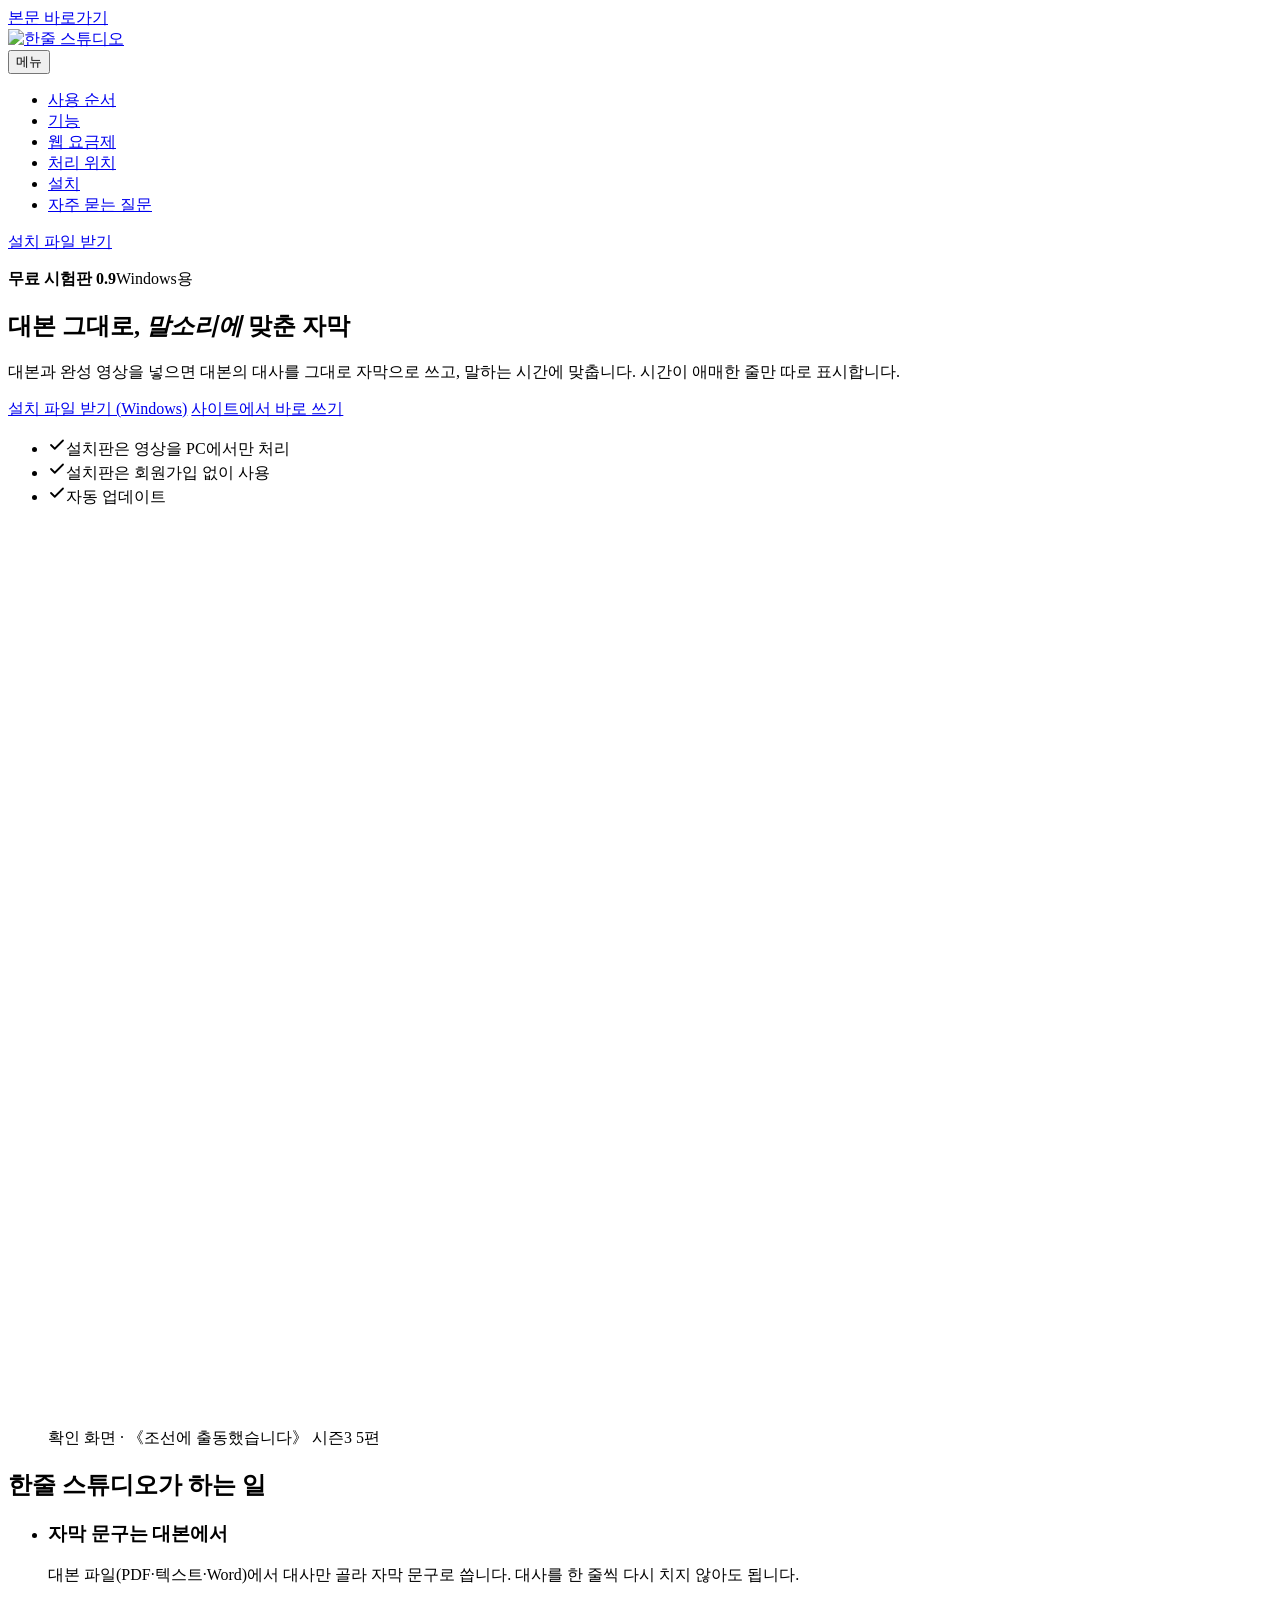
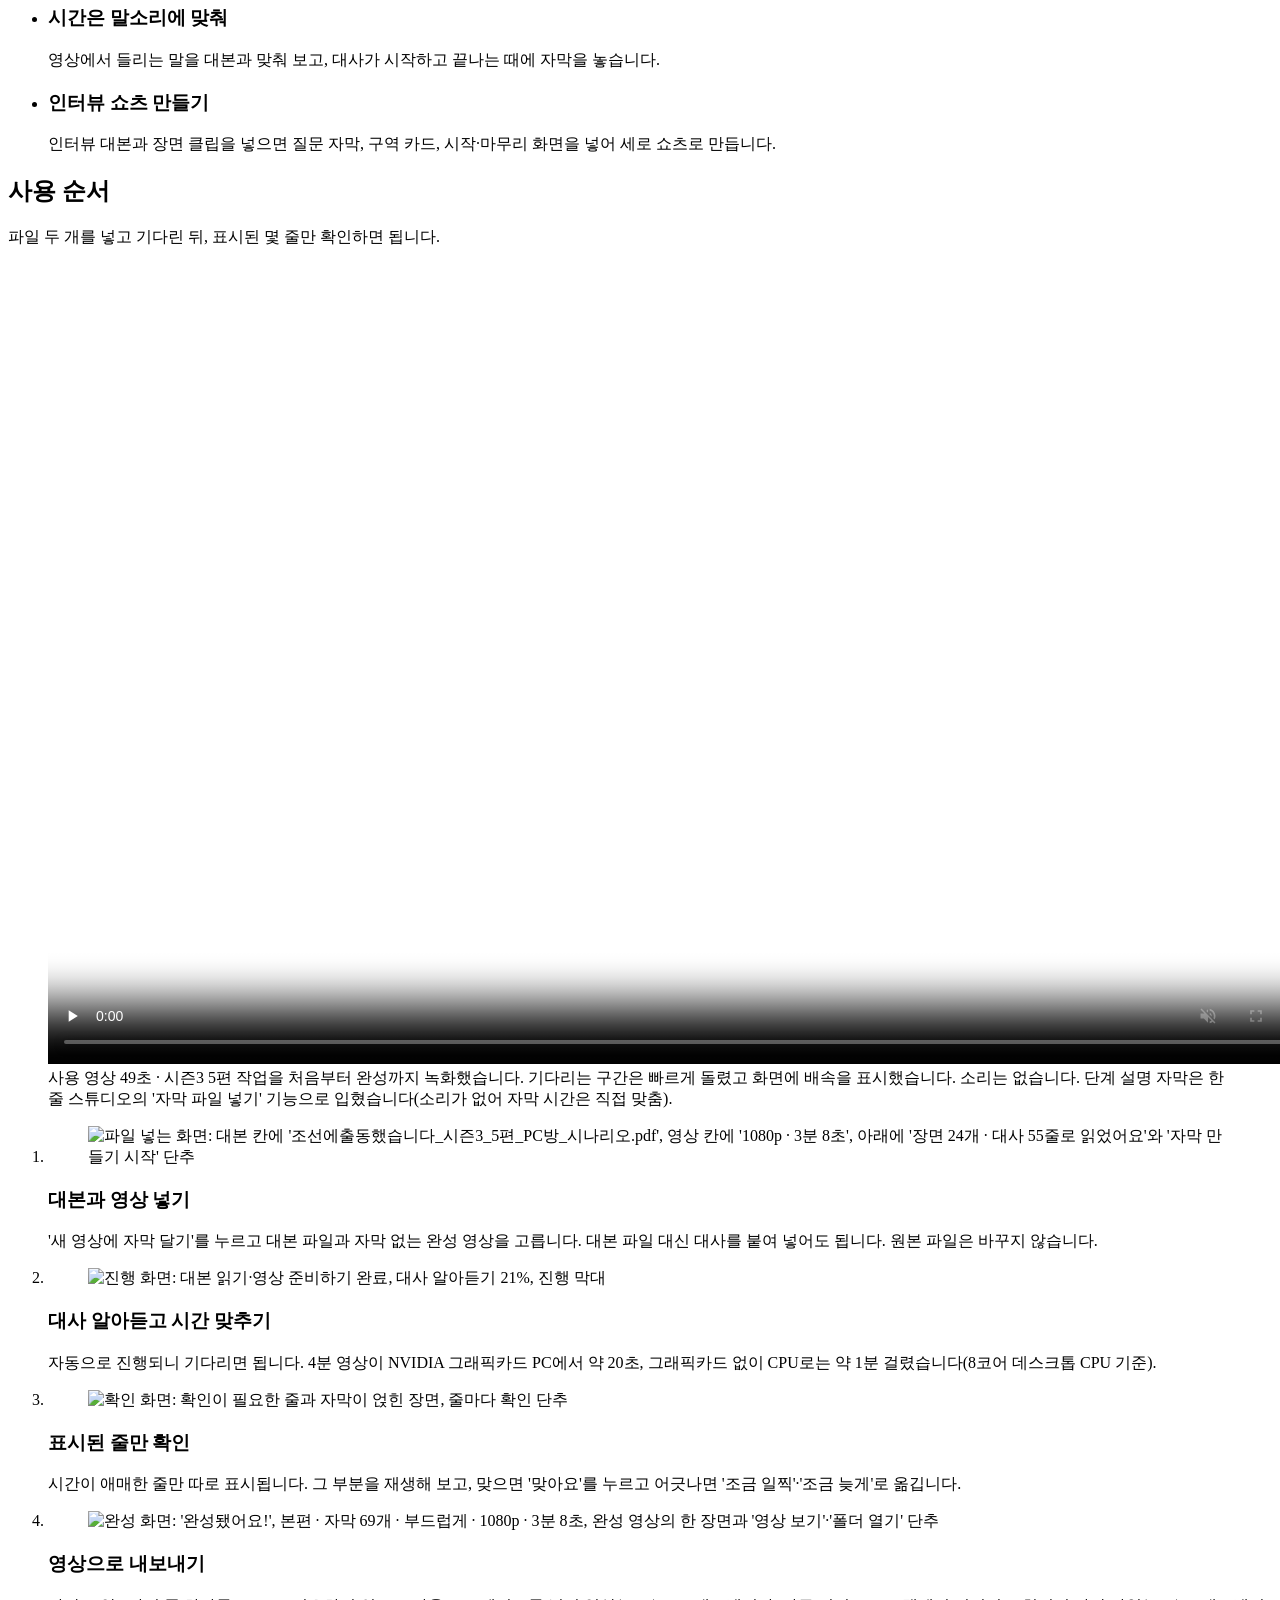
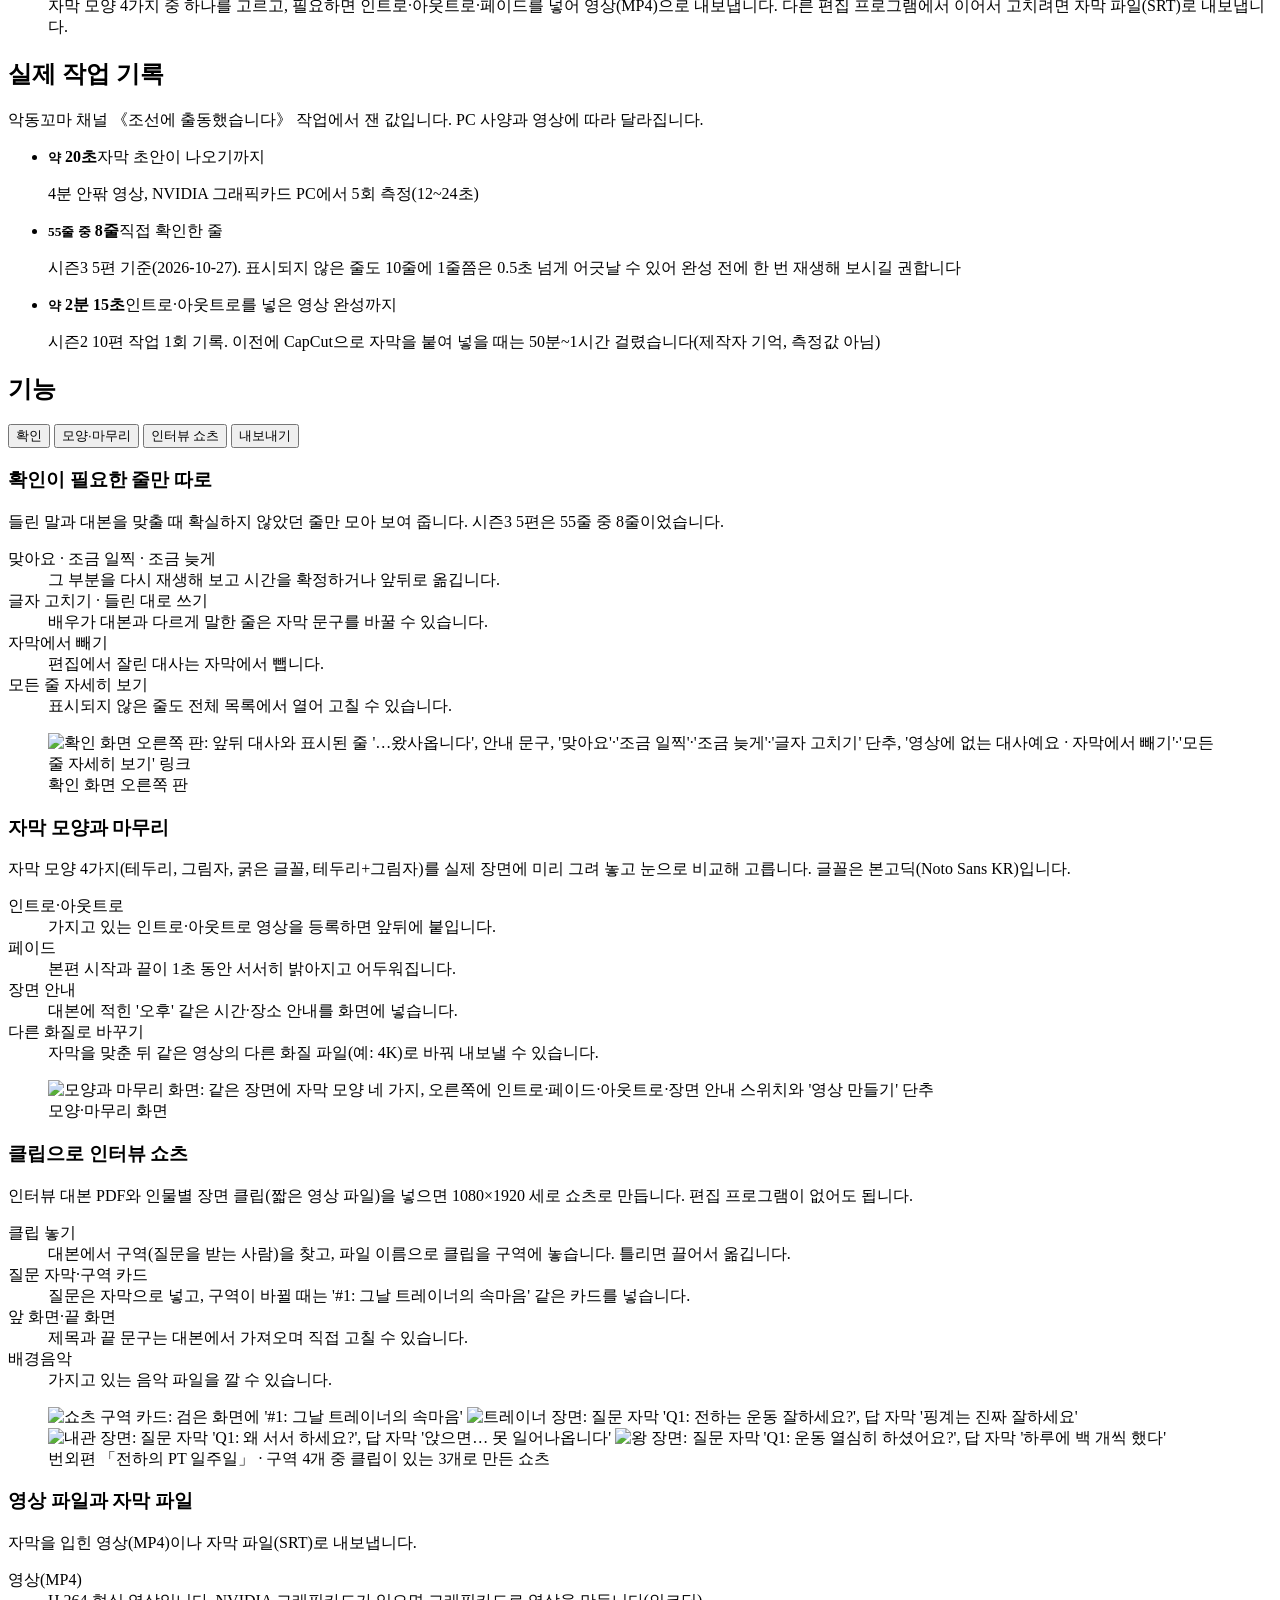
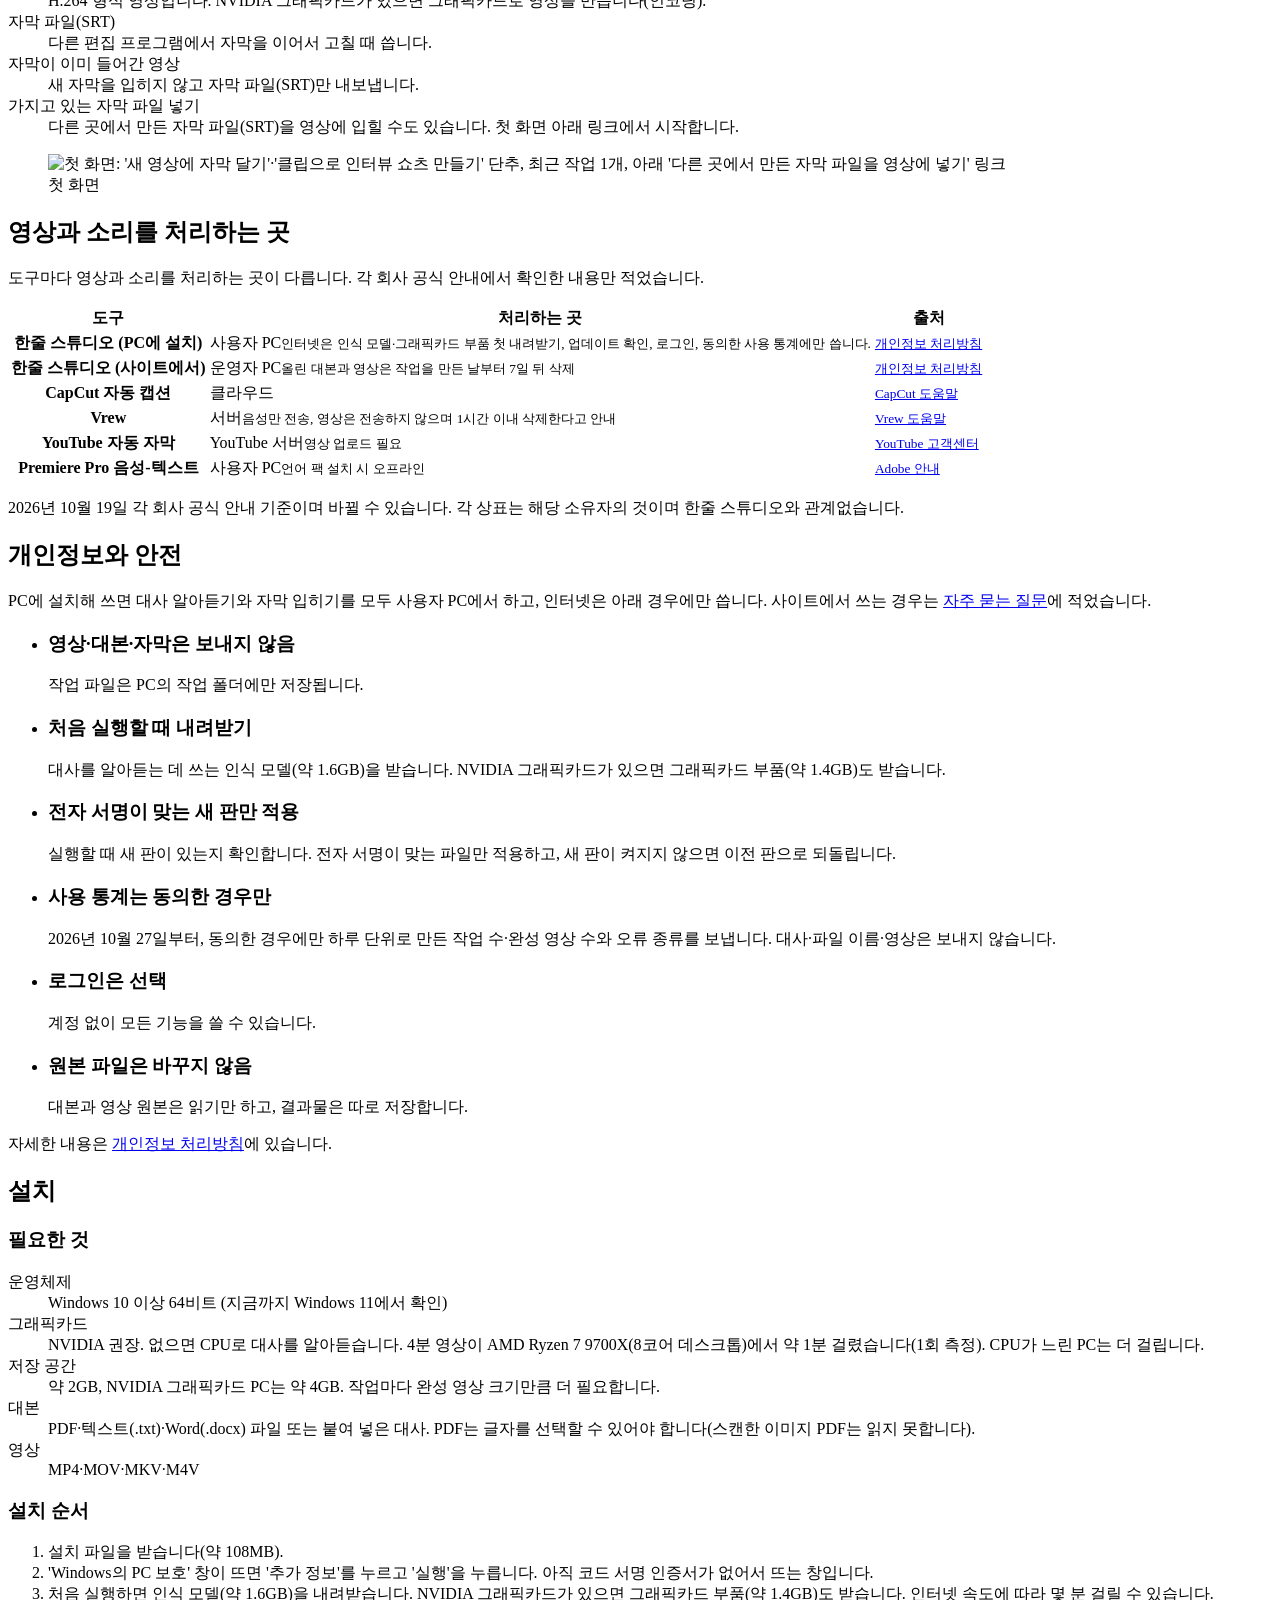
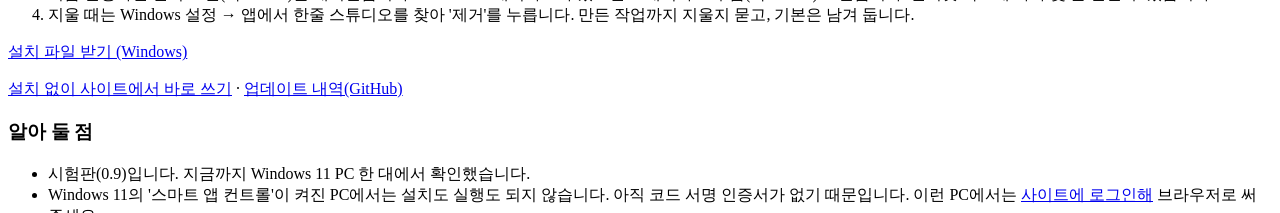
==== commit c9e65dfd: "Publish web editor pricing, plan comparison and calculator" ====
--- a/index.html
+++ b/index.html
@@ -41,6 +41,7 @@
       <ul class="menu" id="menu">
         <li><a href="#flow">사용 순서</a></li>
         <li><a href="#features">기능</a></li>
+        <li><a href="pricing/">웹 요금제</a></li>
         <li><a href="#where">처리 위치</a></li>
         <li><a href="#download">설치</a></li>
         <li><a href="#faq">자주 묻는 질문</a></li>
@@ -323,7 +324,7 @@
       </div>
       <div class="faq">
         <details><summary>편집 프로그램을 처음 써도 쓸 수 있나요?</summary><p>네, 처음 쓰는 분을 생각하고 만들었습니다. 대본과 영상을 넣으면 자막 문구와 시간은 한줄 스튜디오가 먼저 맞춰 둡니다. 직접 볼 곳은 시간이 애매하다고 표시된 줄뿐이고, 시즌3 5편에서는 55줄 중 8줄이었습니다. 자막 모양도 말로 고르지 않고, 실제 장면에 미리 그려 둔 4가지를 눈으로 보고 고릅니다.</p></details>
-        <details><summary>무료인가요?</summary><p>지금 <span class="nowrap">시험판(0.9)은</span> 모든 기능을 무료로 쓸 수 있습니다. 완성 영상에 워터마크나 광고도 붙지 않습니다.</p></details>
+        <details><summary>무료인가요?</summary><p>Windows용 시험판은 무료입니다. 웹 편집기는 하루 3편까지 무료로 편집할 수 있고, SRT 자막과 워터마크 없는 MP4를 내려받을 수 있습니다. 유료 상품별 가격과 출시 예정 기능은 <a class="link" href="pricing/">웹 요금제 안내</a>에서 확인하세요.</p></details>
         <details><summary>Mac이나 휴대폰에서도 쓸 수 있나요?</summary><p>PC에 설치하는 한줄 스튜디오는 Windows 전용입니다. Mac이나 휴대폰에서는 <a class="link" href="https://hanjul-studio.kkoma1212.workers.dev/">사이트에 로그인해</a> 브라우저로 쓸 수 있습니다. 휴대폰 화면 폭에 맞춰 두었고, Mac에서는 아직 직접 시험해 보지 못했습니다.</p></details>
         <details><summary>어떤 대본 파일을 넣나요?</summary><p>PDF, 텍스트(.txt), Word(.docx) 파일을 넣습니다. 파일이 없으면 대사만 한 줄씩 붙여 넣어도 됩니다. PDF는 글자를 마우스로 끌어 고를 수 있어야 하고, 종이를 스캔해 사진처럼 만든 PDF는 읽지 못합니다. 한글(.hwp)로 쓴 대본은 'PDF로 저장'해서 넣거나 대사를 복사해 붙여 넣으면 됩니다. 대본을 고르면 장면과 대사를 몇 줄 읽었는지 먼저 보여 드리고, 잘못 읽은 줄은 눌러서 고칠 수 있습니다.</p></details>
         <details><summary>대본이 없으면 쓸 수 없나요?</summary><p>자막 문구를 대본에서 가져오는 방식이라 대본이 있어야 합니다. 이미 만들어 둔 자막 <span class="nowrap">파일(SRT)이</span> 있다면 첫 화면 아래 '다른 곳에서 만든 자막 파일을 영상에 넣기'로 한줄 스튜디오 모양을 입혀 영상으로 만들 수 있습니다.</p></details>
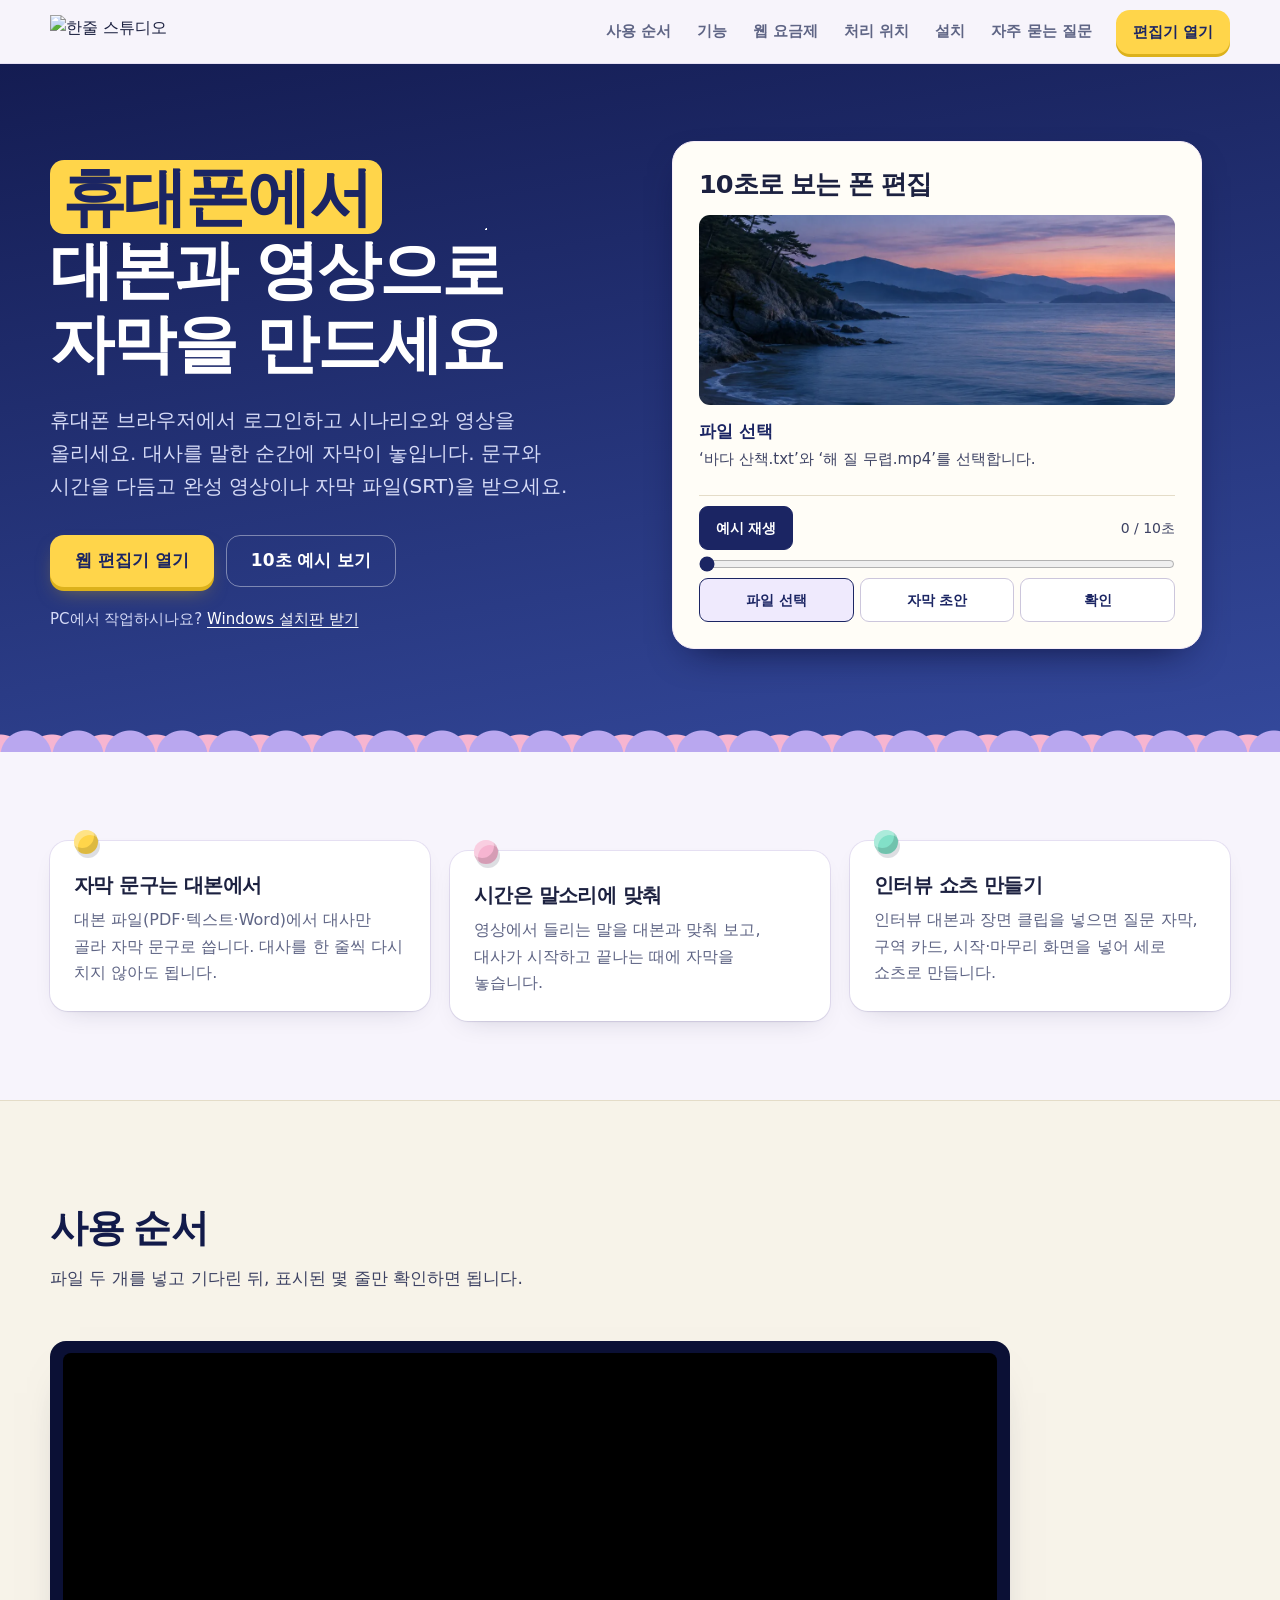
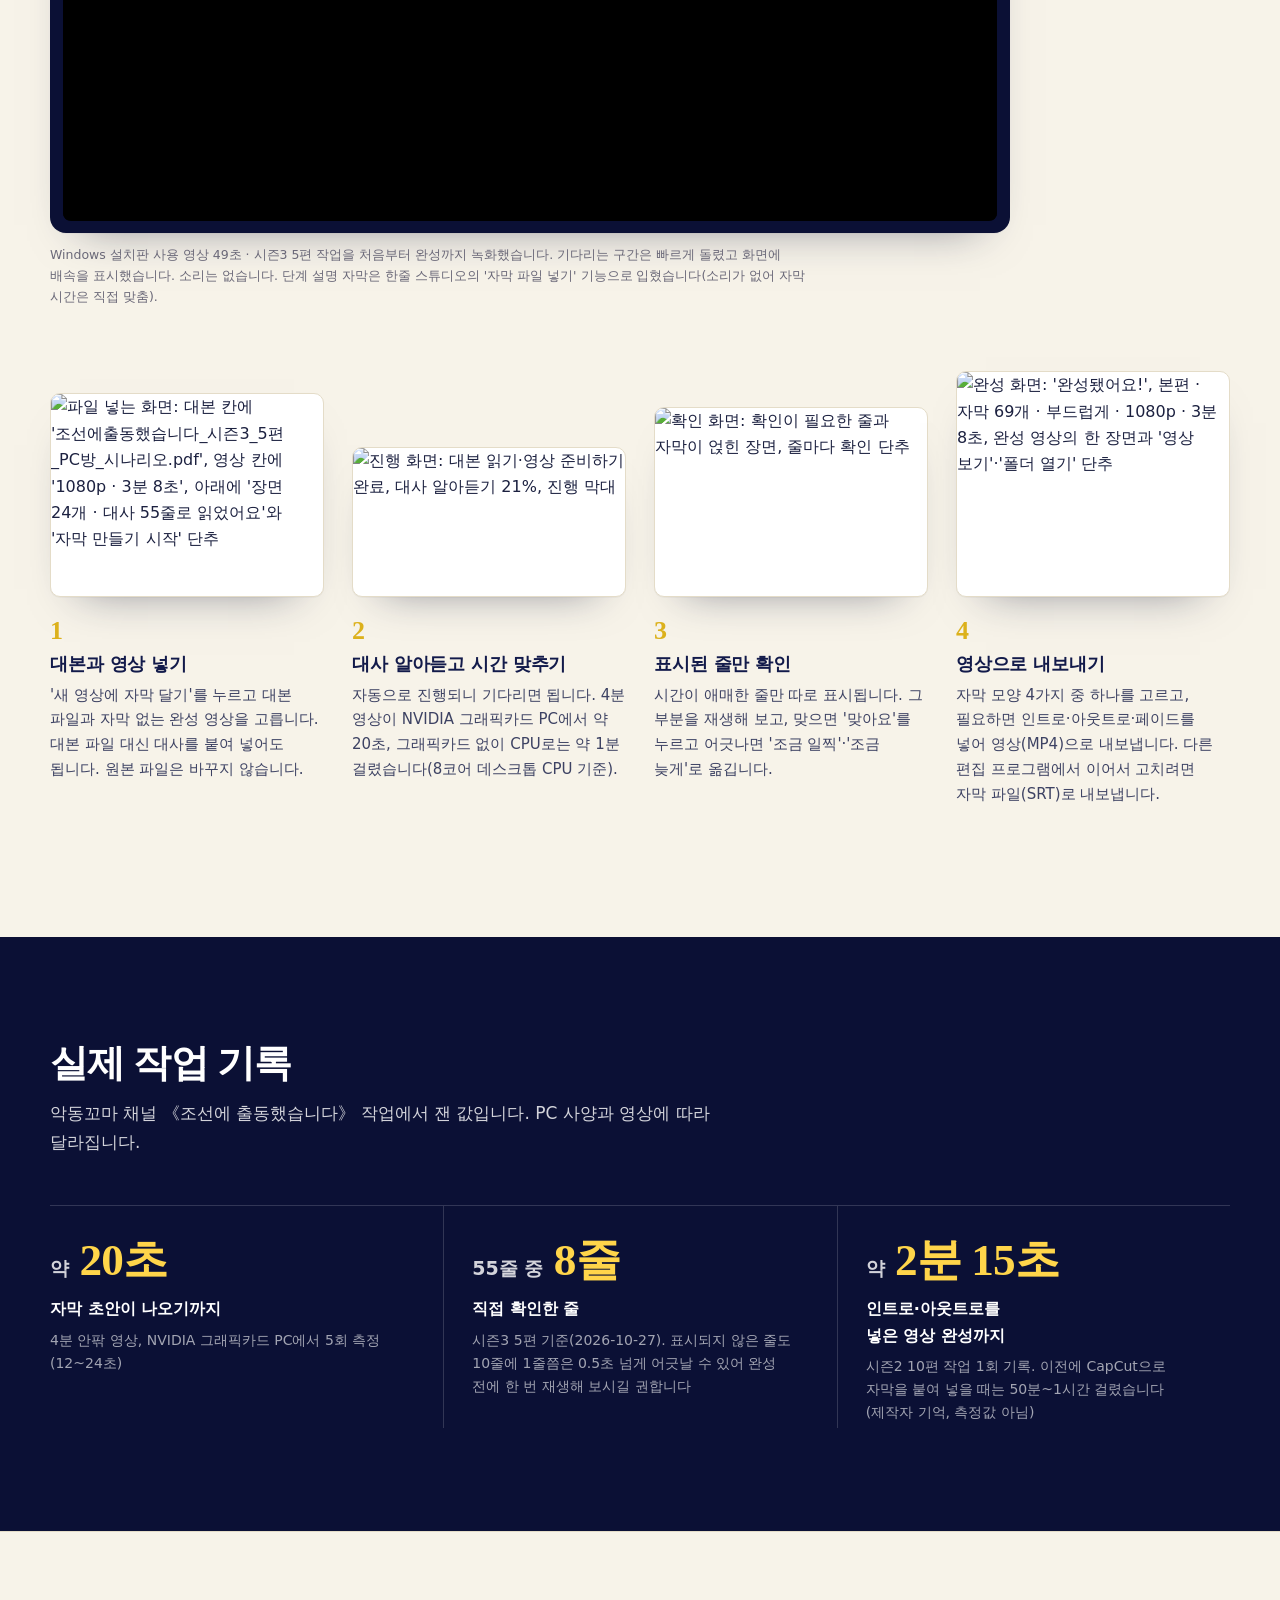
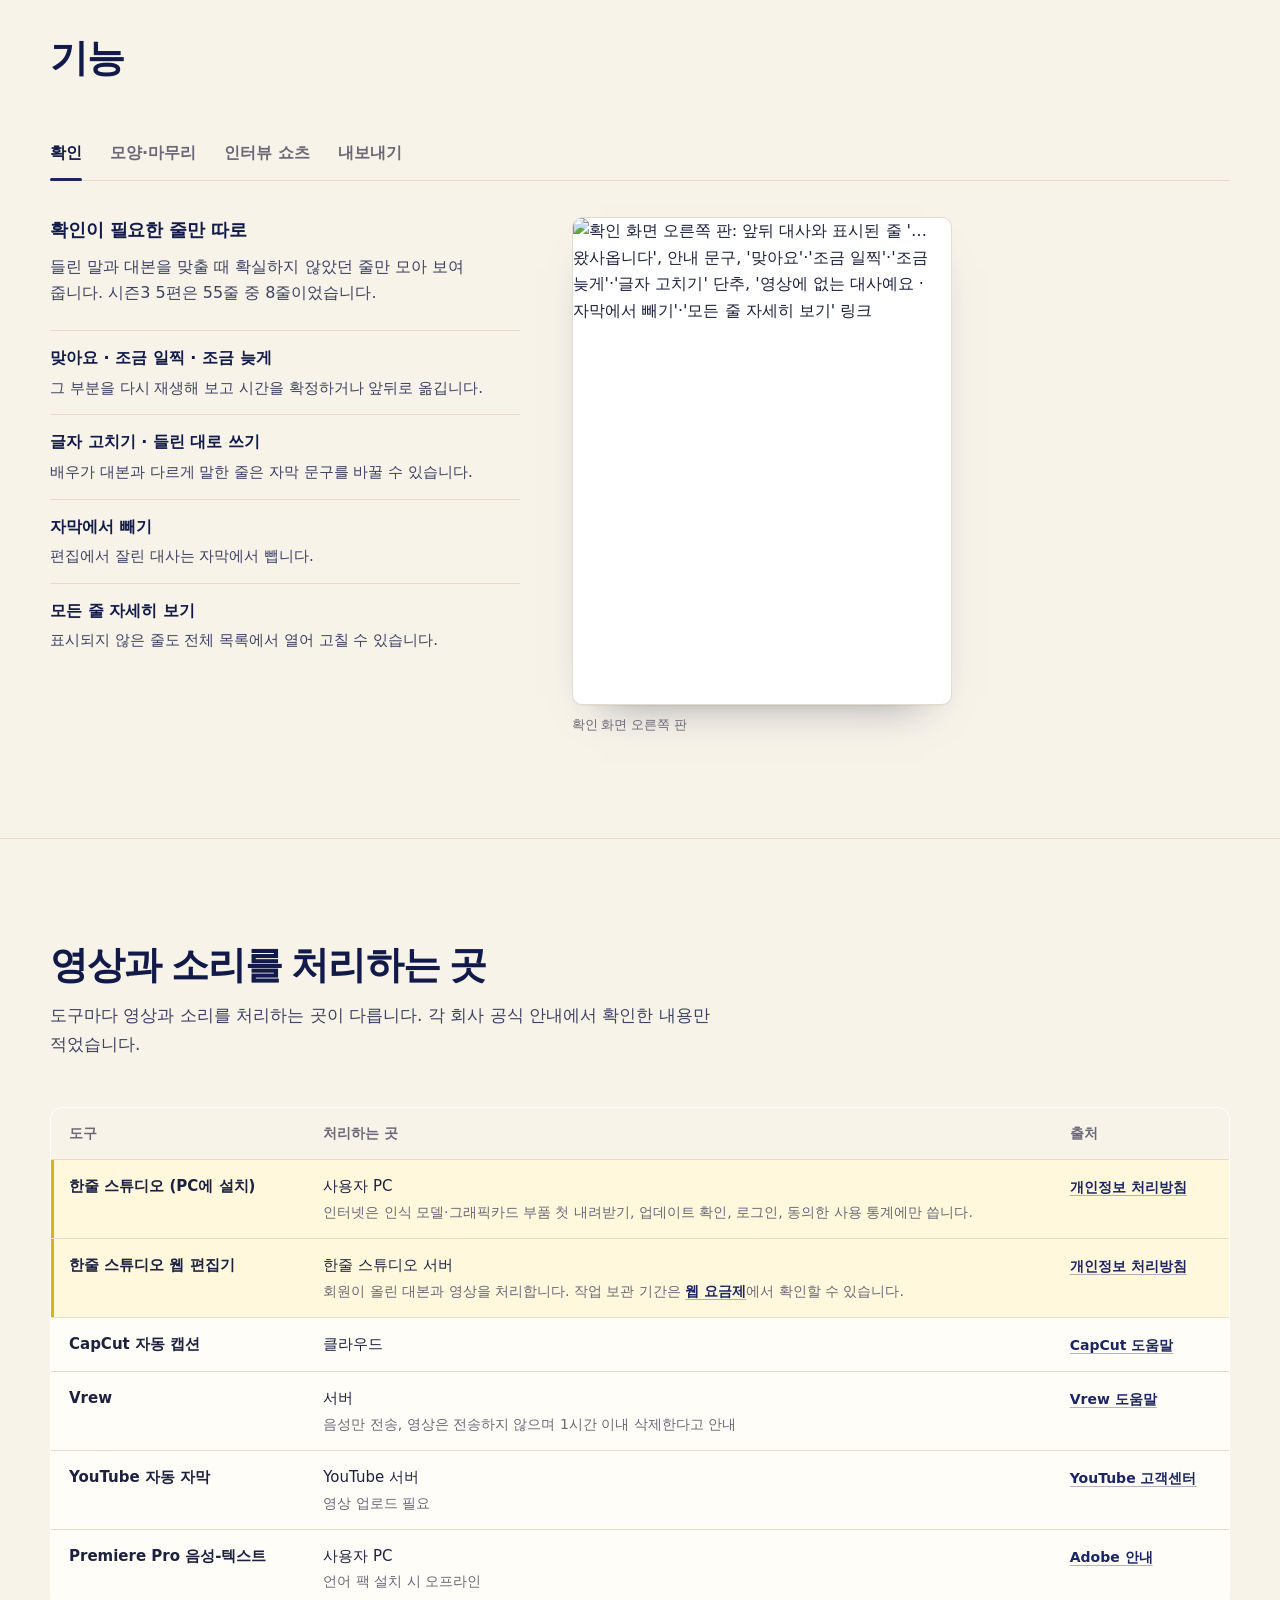
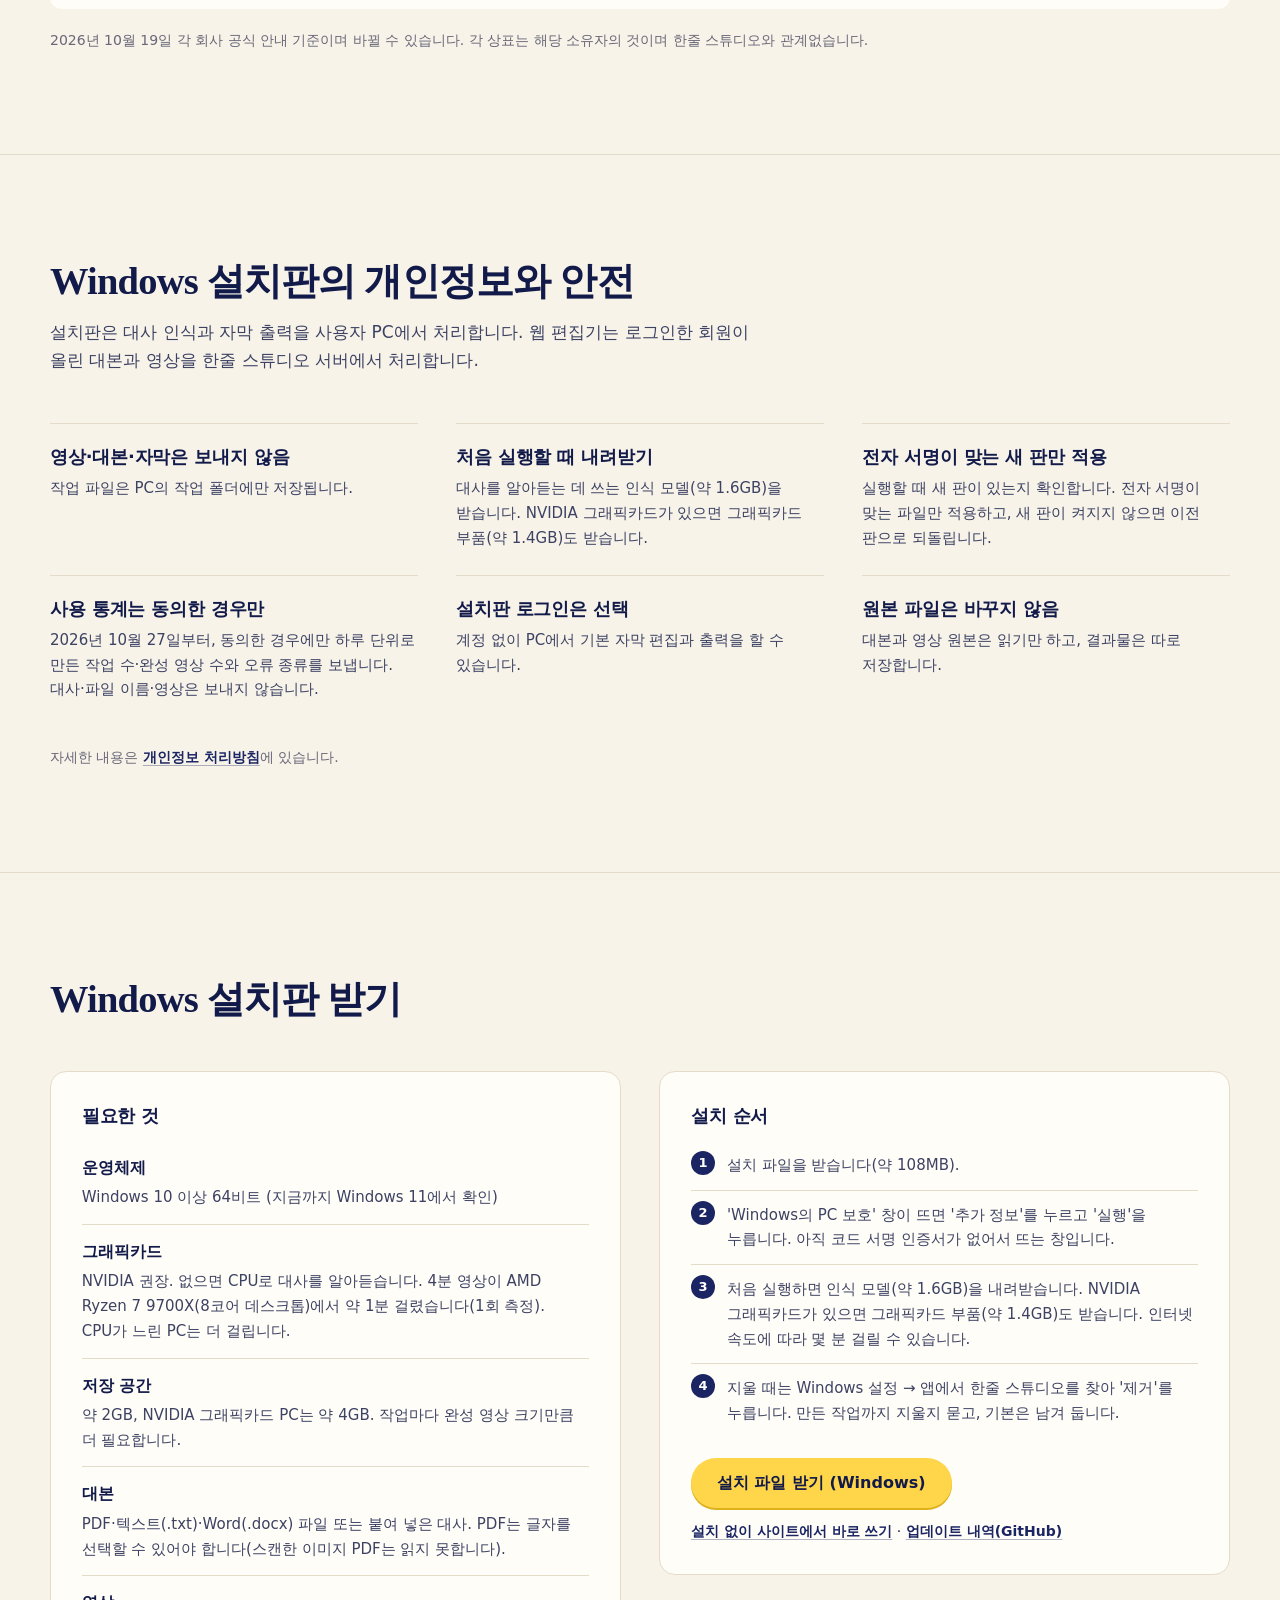
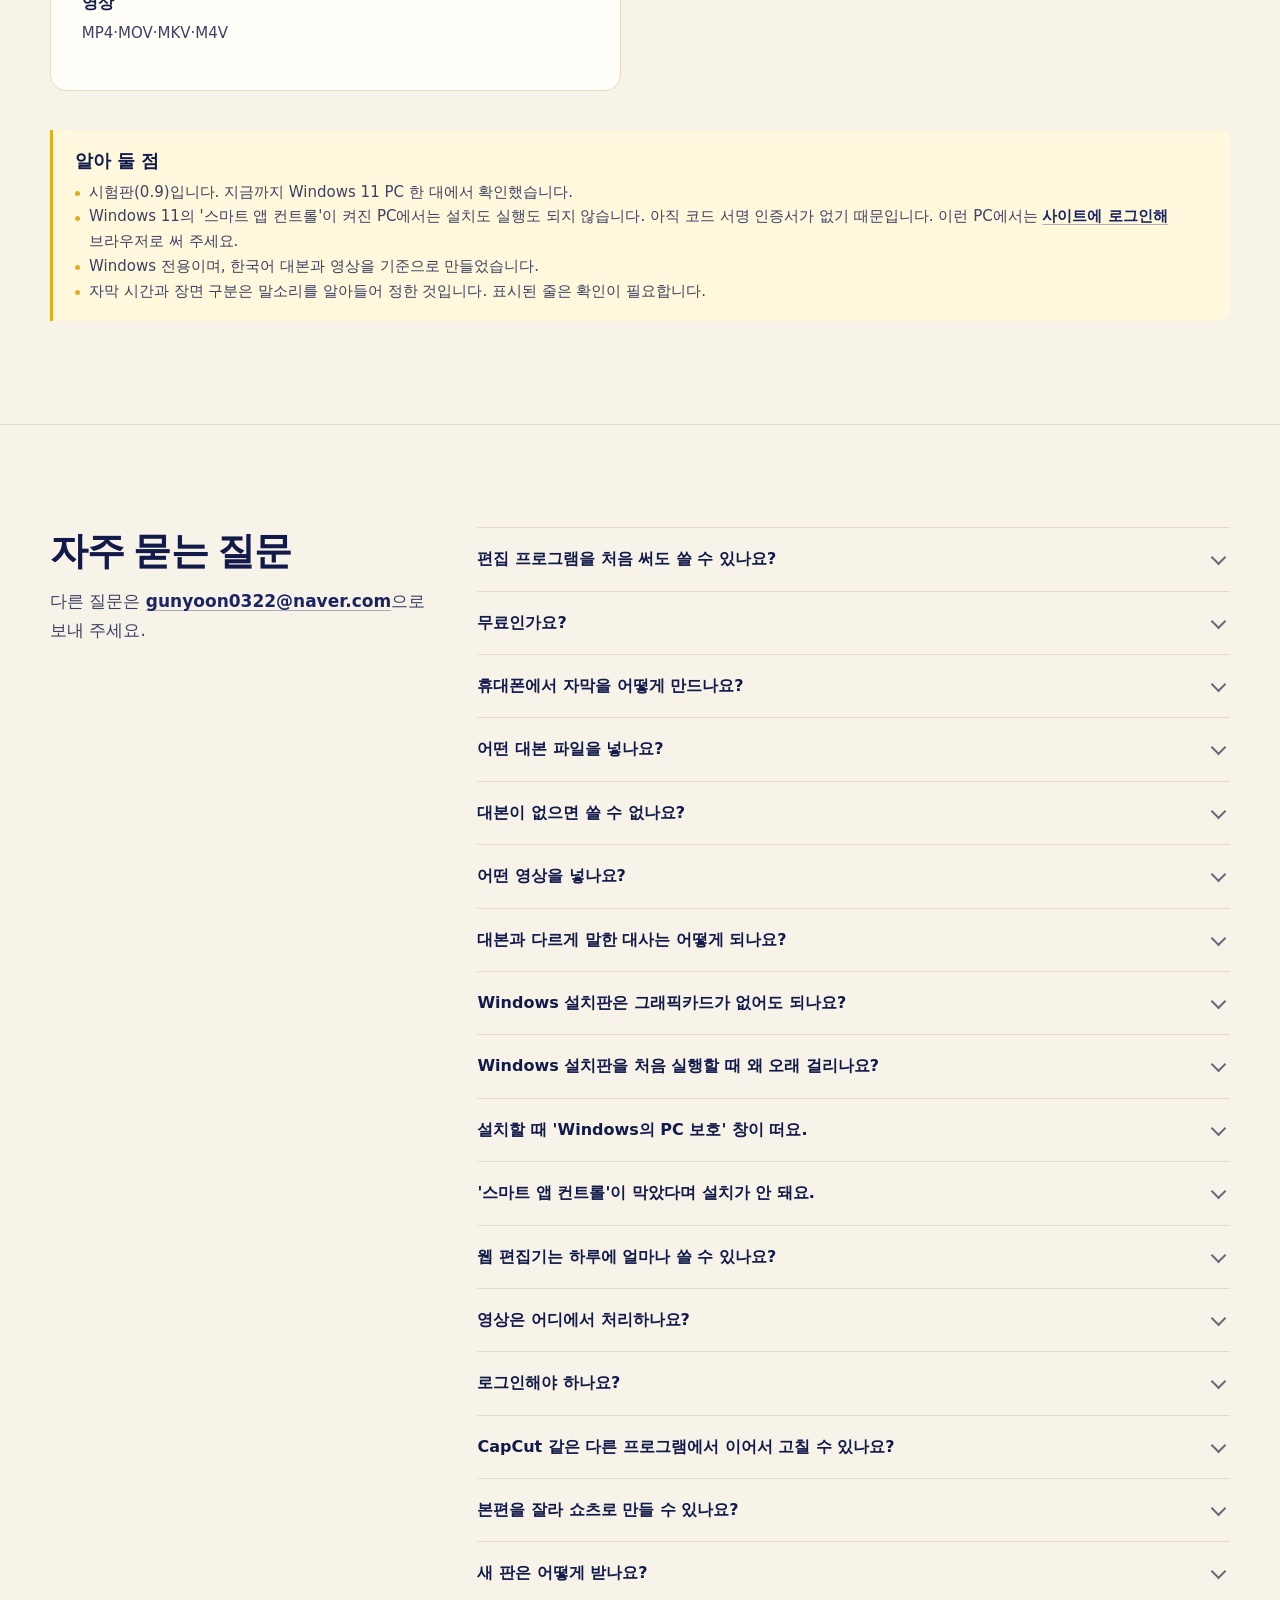
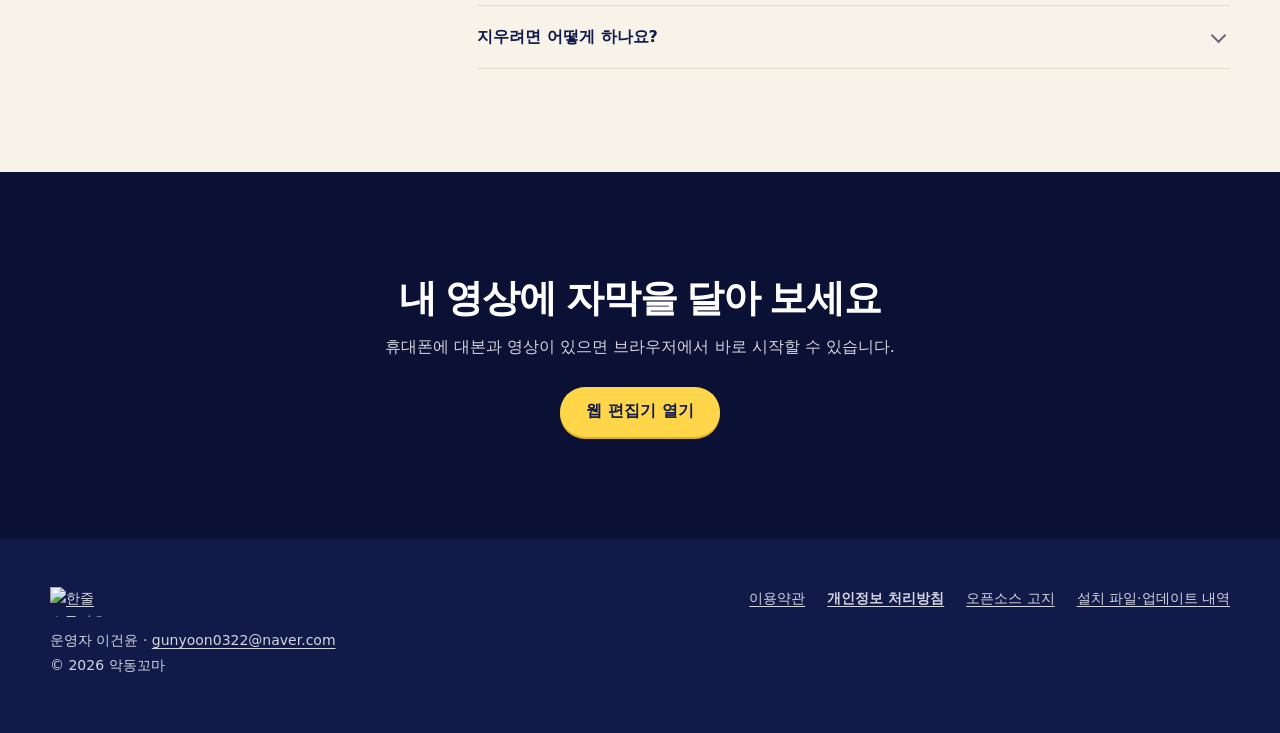
==== commit 28a0efcd: "Lead with mobile script-to-caption editing and a ten-second walkthrough" ====
--- a/index.html
+++ b/index.html
@@ -3,14 +3,14 @@
 <head>
 <meta charset="utf-8">
 <meta name="viewport" content="width=device-width, initial-scale=1">
-<title>한줄 스튜디오 — 대본 그대로, 말소리에 맞춘 자막</title>
-<meta name="description" content="한줄 스튜디오는 대본과 완성 영상으로 자막을 만드는 Windows 프로그램입니다. 대본의 대사로 자막을 만들고, 말하는 시간에 맞춥니다. 영상은 PC에서만 처리합니다.">
+<title>한줄 스튜디오 — 휴대폰에서 대본과 영상으로 자막 편집</title>
+<meta name="description" content="휴대폰 브라우저에서 대본과 영상을 올리면 말소리에 맞춘 자막 초안이 생깁니다. 문구와 시간을 확인하고 자막 영상이나 SRT를 받으세요. 웹 편집기는 서버에서, Windows 설치판은 사용자 PC에서 처리합니다.">
 <link rel="canonical" href="https://kkoma1212.github.io/hanjul-studio/">
 <meta property="og:type" content="website">
 <meta property="og:locale" content="ko_KR">
 <meta property="og:site_name" content="한줄 스튜디오">
-<meta property="og:title" content="한줄 스튜디오 — 대본 그대로, 말소리에 맞춘 자막">
-<meta property="og:description" content="대본과 완성 영상을 넣으면 대본의 대사로 자막을 만들고, 말하는 시간에 맞춥니다. Windows용 무료 시험판.">
+<meta property="og:title" content="한줄 스튜디오 — 휴대폰에서 대본과 영상으로 자막 편집">
+<meta property="og:description" content="대본과 영상을 올리고 말소리에 맞춘 자막을 확인하세요. 휴대폰 웹 편집기에서 자막 문구를 다듬고 완성 영상과 SRT를 받을 수 있습니다.">
 <meta property="og:url" content="https://kkoma1212.github.io/hanjul-studio/">
 <meta property="og:image" content="https://kkoma1212.github.io/hanjul-studio/assets/og.png">
 <meta property="og:image:width" content="1200">
@@ -24,15 +24,13 @@
 <link rel="stylesheet" href="assets/main.css">
 <script>document.documentElement.classList.add("has-js")</script>
 <script type="application/ld+json">
-{"@context":"https://schema.org","@type":"SoftwareApplication","name":"한줄 스튜디오","operatingSystem":"Windows 10, Windows 11","applicationCategory":"MultimediaApplication",
- "description":"대본과 완성 영상으로 자막을 만드는 Windows 프로그램. 대본의 대사로 자막을 만들고, 말하는 시간에 맞춘다.",
- "offers":{"@type":"Offer","price":"0","priceCurrency":"KRW"},"url":"https://kkoma1212.github.io/hanjul-studio/",
- "downloadUrl":"https://github.com/kkoma1212/jamakfit-updates/releases/latest/download/jamakfit-setup.exe"}
+{"@context":"https://schema.org","@graph":[
+ {"@type":"WebApplication","name":"한줄 스튜디오 웹 편집기","applicationCategory":"MultimediaApplication","description":"휴대폰 브라우저에서 대본과 영상을 올리면 서버가 말소리에 맞춰 자막 초안을 만듭니다. 자막을 편집하고 영상과 SRT를 내려받을 수 있습니다.","url":"https://hanjul-studio.kkoma1212.workers.dev/app/"},
+ {"@type":"SoftwareApplication","name":"한줄 스튜디오 Windows 설치판","operatingSystem":"Windows 10, Windows 11","applicationCategory":"MultimediaApplication","description":"대본과 영상으로 자막을 만들고 사용자 PC에서 처리합니다.","offers":{"@type":"Offer","price":"0","priceCurrency":"KRW"},"downloadUrl":"https://github.com/kkoma1212/jamakfit-updates/releases/latest/download/jamakfit-setup.exe"}]}
 </script>
 </head>
 <body>
 <a class="skip" href="#main">본문 바로가기</a>
-<!-- 머리줄·첫 화면·하는 일 띠는 수정 전 공개판 모양 그대로(건윤님 2026-10-23 '처음 부분은 수정 전이 나아', 영상 장면은 쓰지 않음). 글만 새 글 -->
 <header class="bar">
   <div class="wrap bar__in">
     <a class="brand" href="#top" aria-label="한줄 스튜디오 처음으로"><img src="assets/logo-light.svg" alt="한줄 스튜디오" width="118" height="34"></a>
@@ -47,7 +45,7 @@
         <li><a href="#faq">자주 묻는 질문</a></li>
       </ul>
     </nav>
-    <a class="btn btn--box bar__cta" href="https://github.com/kkoma1212/jamakfit-updates/releases/latest/download/jamakfit-setup.exe">설치 파일 받기</a>
+    <a class="btn btn--box bar__cta" href="https://hanjul-studio.kkoma1212.workers.dev/app/">편집기 열기</a>
   </div>
 </header>
 
@@ -55,25 +53,33 @@
   <section id="top" class="hero" aria-labelledby="hero-title">
     <div class="wrap hero__grid">
       <div>
-        <p class="pill"><b>무료 시험판 0.9</b>Windows용</p>
-        <h1 id="hero-title"><span>대본 그대로,</span> <span><em>말소리에</em> 맞춘 자막</span></h1>
-        <p class="hero__lead">대본과 완성 영상을 넣으면 대본의 대사를 그대로 자막으로 쓰고, 말하는 시간에 맞춥니다. 시간이 애매한 줄만 따로 표시합니다.</p>
+        <h1 id="hero-title"><span><em>휴대폰에서</em></span> <span>대본과 영상으로</span> <span>자막을 만드세요</span></h1>
+        <p class="hero__lead">휴대폰 브라우저에서 로그인하고 시나리오와 영상을 올리세요. 대사를 말한 순간에 자막이 놓입니다. 문구와 시간을 다듬고 완성 영상이나 자막 파일(SRT)을 받으세요.</p>
         <div class="cta">
-          <a class="btn btn--box" href="https://github.com/kkoma1212/jamakfit-updates/releases/latest/download/jamakfit-setup.exe">설치 파일 받기 (Windows)</a>
-          <a class="btn btn--box btn--outline" href="https://hanjul-studio.kkoma1212.workers.dev/">사이트에서 바로 쓰기</a>
-        </div>
-        <ul class="facts">
-          <li><svg width="18" height="18" viewBox="0 0 24 24" fill="none" stroke="currentColor" stroke-width="2.4" stroke-linecap="round" stroke-linejoin="round" aria-hidden="true"><path d="M20 6 9 17l-5-5"/></svg>설치판은 영상을 PC에서만 처리</li>
-          <li><svg width="18" height="18" viewBox="0 0 24 24" fill="none" stroke="currentColor" stroke-width="2.4" stroke-linecap="round" stroke-linejoin="round" aria-hidden="true"><path d="M20 6 9 17l-5-5"/></svg>설치판은 회원가입 없이 사용</li>
-          <li><svg width="18" height="18" viewBox="0 0 24 24" fill="none" stroke="currentColor" stroke-width="2.4" stroke-linecap="round" stroke-linejoin="round" aria-hidden="true"><path d="M20 6 9 17l-5-5"/></svg>자동 업데이트</li>
-        </ul>
-      </div>
-      <figure class="laptop">
-        <div class="laptop__screen"><picture><source media="(max-width:599px)" srcset="assets/shots/check-m.webp"><img src="assets/shots/check.webp" width="1440" height="900" fetchpriority="high"
-          alt="한줄 스튜디오 확인 화면: 확인이 필요한 줄 8개 중 하나. 왼쪽 영상에 '…왔사옵니다' 자막, 오른쪽에 대본 줄과 '맞아요'·'조금 일찍'·'조금 늦게' 단추"></picture></div>
-        <div class="laptop__base"></div>
-        <figcaption>확인 화면 · 《조선에 출동했습니다》 시즌3 5편</figcaption>
-      </figure>
+          <a class="btn btn--box" href="https://hanjul-studio.kkoma1212.workers.dev/app/">웹 편집기 열기</a>
+          <a class="btn btn--box btn--outline" href="#phone-demo">10초 예시 보기</a>
+        </div>
+        <p class="desktop-link">PC에서 작업하시나요? <a href="#download">Windows 설치판 받기</a></p>
+      </div>
+      <section class="phone-demo" id="phone-demo" aria-labelledby="phone-demo-title">
+        <h2 id="phone-demo-title">10초로 보는 폰 편집</h2>
+        <figure class="phone-demo__preview">
+          <img src="pricing/cover.webp" width="1120" height="630" fetchpriority="high" alt="해 질 무렵 산줄기가 겹쳐 보이는 바다">
+          <figcaption id="phone-demo-caption" hidden>바다에 저녁빛이 내려요.</figcaption>
+        </figure>
+        <ol class="phone-demo__steps">
+          <li data-time="0"><strong>파일 선택</strong><p>‘바다 산책.txt’와 ‘해 질 무렵.mp4’를 선택합니다.</p></li>
+          <li data-time="3"><strong>자막 초안</strong><p>말소리에 맞춰 “바다에 저녁빛이 내려요.”가 영상에 놓입니다.</p></li>
+          <li data-time="7"><strong>확인</strong><p>“바다에 저녁빛이 내립니다.”로 고칩니다. 편집기에서는 완성 영상(MP4)과 자막(SRT)을 받을 수 있습니다.</p></li>
+        </ol>
+        <div class="phone-demo__controls" hidden>
+          <div class="phone-demo__transport"><button type="button" id="phone-demo-play">예시 재생</button><span id="phone-demo-time" aria-hidden="true">0 / 10초</span></div>
+          <input type="range" id="phone-demo-seek" min="0" max="10" step="0.1" value="0" aria-label="예시 재생 위치" aria-valuetext="0초, 파일 선택">
+          <div class="phone-demo__jumps" role="group" aria-label="예시 단계 선택">
+            <button type="button" data-jump="0">파일 선택</button><button type="button" data-jump="3">자막 초안</button><button type="button" data-jump="7">확인</button>
+          </div>
+        </div>
+      </section>
     </div>
   </section>
   <div class="clouds" aria-hidden="true"></div>
@@ -104,7 +110,7 @@
             <source src="assets/video/demo.mp4" type="video/mp4">
           </video>
         </div>
-        <figcaption>사용 영상 49초 · 시즌3 5편 작업을 처음부터 완성까지 녹화했습니다. 기다리는 구간은 빠르게 돌렸고 화면에 배속을 표시했습니다. 소리는 없습니다. 단계 설명 자막은 한줄 스튜디오의 '자막 파일 넣기' 기능으로 입혔습니다(소리가 없어 자막 시간은 직접 맞춤).</figcaption>
+        <figcaption>Windows 설치판 사용 영상 49초 · 시즌3 5편 작업을 처음부터 완성까지 녹화했습니다. 기다리는 구간은 빠르게 돌렸고 화면에 배속을 표시했습니다. 소리는 없습니다. 단계 설명 자막은 한줄 스튜디오의 '자막 파일 넣기' 기능으로 입혔습니다(소리가 없어 자막 시간은 직접 맞춤).</figcaption>
       </figure>
       <ol class="steps">
         <li>
@@ -246,7 +252,7 @@
           <thead><tr><th scope="col">도구</th><th scope="col">처리하는 곳</th><th scope="col">출처</th></tr></thead>
           <tbody>
             <tr class="us"><th scope="row">한줄 스튜디오 (PC에 설치)</th><td>사용자 PC<small>인터넷은 인식 <span class="nowrap">모델·그래픽카드</span> 부품 첫 내려받기, 업데이트 확인, 로그인, 동의한 사용 통계에만 씁니다.</small></td><td class="table__src"><small><a class="link" href="https://hanjul-studio.kkoma1212.workers.dev/privacy">개인정보 처리방침</a></small></td></tr>
-            <tr class="us"><th scope="row">한줄 스튜디오 (사이트에서)</th><td>운영자 PC<small>올린 대본과 영상은 작업을 만든 날부터 7일 뒤 삭제</small></td><td class="table__src"><small><a class="link" href="https://hanjul-studio.kkoma1212.workers.dev/privacy">개인정보 처리방침</a></small></td></tr>
+            <tr class="us"><th scope="row">한줄 스튜디오 웹 편집기</th><td>한줄 스튜디오 서버<small>회원이 올린 대본과 영상을 처리합니다. 작업 보관 기간은 <a class="link" href="pricing/">웹 요금제</a>에서 확인할 수 있습니다.</small></td><td class="table__src"><small><a class="link" href="https://hanjul-studio.kkoma1212.workers.dev/privacy">개인정보 처리방침</a></small></td></tr>
             <tr><th scope="row">CapCut 자동 캡션</th><td>클라우드</td><td class="table__src"><small><a class="link" href="https://www.capcut.com/help/auto-captions">CapCut 도움말</a></small></td></tr>
             <tr><th scope="row">Vrew</th><td>서버<small>음성만 전송, 영상은 전송하지 않으며 1시간 이내 삭제한다고 안내</small></td><td class="table__src"><small><a class="link" href="https://docs.channel.io/vrew-kr/ko/articles/AI%EA%B0%9C%EC%9D%B8%EC%A0%95%EB%B3%B4-Vrew%EC%97%90-%EC%97%85%EB%A1%9C%EB%93%9C%ED%95%9C-%EC%98%81%EC%83%81-%EB%8D%B0%EC%9D%B4%ED%84%B0%EB%8A%94-%EC%96%B4%EB%96%BB%EA%B2%8C-%EC%B2%98%EB%A6%AC-%EB%90%98%EB%82%98%EC%9A%94-ffbcc099">Vrew 도움말</a></small></td></tr>
             <tr><th scope="row">YouTube 자동 자막</th><td>YouTube 서버<small>영상 업로드 필요</small></td><td class="table__src"><small><a class="link" href="https://support.google.com/youtube/answer/2734796?hl=ko">YouTube 고객센터</a></small></td></tr>
@@ -261,15 +267,15 @@
   <section id="safety" class="sec" aria-labelledby="safety-title">
     <div class="wrap">
       <div class="sec__head">
-        <h2 id="safety-title" class="h2">개인정보와 안전</h2>
-        <p class="sec__lead">PC에 설치해 쓰면 대사 알아듣기와 자막 입히기를 모두 사용자 PC에서 하고, 인터넷은 아래 경우에만 씁니다. 사이트에서 쓰는 경우는 <a class="link" href="#faq">자주 묻는 질문</a>에 적었습니다.</p>
+        <h2 id="safety-title" class="h2">Windows 설치판의 개인정보와 안전</h2>
+        <p class="sec__lead">설치판은 대사 인식과 자막 출력을 사용자 PC에서 처리합니다. 웹 편집기는 로그인한 회원이 올린 대본과 영상을 한줄 스튜디오 서버에서 처리합니다.</p>
       </div>
       <ul class="grid3">
         <li><h3 class="h3"><span class="nowrap">영상·대본·자막은</span> 보내지 않음</h3><p>작업 파일은 PC의 작업 폴더에만 저장됩니다.</p></li>
         <li><h3 class="h3">처음 실행할 때 내려받기</h3><p>대사를 알아듣는 데 쓰는 인식 모델(약 <span class="nowrap">1.6GB)을</span> 받습니다. NVIDIA 그래픽카드가 있으면 그래픽카드 부품(약 <span class="nowrap">1.4GB)도</span> 받습니다.</p></li>
         <li><h3 class="h3">전자 서명이 맞는 새 판만 적용</h3><p>실행할 때 새 판이 있는지 확인합니다. 전자 서명이 맞는 파일만 적용하고, 새 판이 켜지지 않으면 이전 판으로 되돌립니다.</p></li>
         <li><h3 class="h3">사용 통계는 동의한 경우만</h3><p>2026년 10월 27일부터, 동의한 경우에만 하루 단위로 만든 작업 <span class="nowrap">수·완성</span> 영상 수와 오류 종류를 보냅니다. <span class="nowrap">대사·파일</span> <span class="nowrap">이름·영상은</span> 보내지 않습니다.</p></li>
-        <li><h3 class="h3">로그인은 선택</h3><p>계정 없이 모든 기능을 쓸 수 있습니다.</p></li>
+        <li><h3 class="h3">설치판 로그인은 선택</h3><p>계정 없이 PC에서 기본 자막 편집과 출력을 할 수 있습니다.</p></li>
         <li><h3 class="h3">원본 파일은 바꾸지 않음</h3><p>대본과 영상 원본은 읽기만 하고, 결과물은 따로 저장합니다.</p></li>
       </ul>
       <p class="note">자세한 내용은 <a class="link" href="https://hanjul-studio.kkoma1212.workers.dev/privacy">개인정보 처리방침</a>에 있습니다.</p>
@@ -279,7 +285,7 @@
   <section id="download" class="sec" aria-labelledby="download-title">
     <div class="wrap">
       <div class="sec__head">
-        <h2 id="download-title" class="h2">설치</h2>
+        <h2 id="download-title" class="h2">Windows 설치판 받기</h2>
       </div>
       <div class="install">
         <div class="card">
@@ -301,13 +307,13 @@
             <li>지울 때는 Windows 설정 → 앱에서 한줄 스튜디오를 찾아 '제거'를 누릅니다. 만든 작업까지 지울지 묻고, 기본은 남겨 둡니다.</li>
           </ol>
           <a class="btn" href="https://github.com/kkoma1212/jamakfit-updates/releases/latest/download/jamakfit-setup.exe">설치 파일 받기 (Windows)</a>
-          <p class="card__sub"><a class="link" href="https://hanjul-studio.kkoma1212.workers.dev/">설치 없이 사이트에서 바로 쓰기</a> · <a class="link" href="https://github.com/kkoma1212/jamakfit-updates/releases">업데이트 내역(GitHub)</a></p>
+          <p class="card__sub"><a class="link" href="https://hanjul-studio.kkoma1212.workers.dev/app/">설치 없이 사이트에서 바로 쓰기</a> · <a class="link" href="https://github.com/kkoma1212/jamakfit-updates/releases">업데이트 내역(GitHub)</a></p>
         </div>
         <div class="aside">
           <h3 class="h3">알아 둘 점</h3>
           <ul>
             <li><span class="nowrap">시험판(0.9)입니다.</span> 지금까지 Windows 11 PC 한 대에서 확인했습니다.</li>
-            <li>Windows 11의 '스마트 앱 컨트롤'이 켜진 PC에서는 설치도 실행도 되지 않습니다. 아직 코드 서명 인증서가 없기 때문입니다. 이런 PC에서는 <a class="link" href="https://hanjul-studio.kkoma1212.workers.dev/">사이트에 로그인해</a> 브라우저로 써 주세요.</li>
+            <li>Windows 11의 '스마트 앱 컨트롤'이 켜진 PC에서는 설치도 실행도 되지 않습니다. 아직 코드 서명 인증서가 없기 때문입니다. 이런 PC에서는 <a class="link" href="https://hanjul-studio.kkoma1212.workers.dev/app/">사이트에 로그인해</a> 브라우저로 써 주세요.</li>
             <li>Windows 전용이며, 한국어 대본과 영상을 기준으로 만들었습니다.</li>
             <li>자막 시간과 장면 구분은 말소리를 알아들어 정한 것입니다. 표시된 줄은 확인이 필요합니다.</li>
           </ul>
@@ -325,20 +331,20 @@
       <div class="faq">
         <details><summary>편집 프로그램을 처음 써도 쓸 수 있나요?</summary><p>네, 처음 쓰는 분을 생각하고 만들었습니다. 대본과 영상을 넣으면 자막 문구와 시간은 한줄 스튜디오가 먼저 맞춰 둡니다. 직접 볼 곳은 시간이 애매하다고 표시된 줄뿐이고, 시즌3 5편에서는 55줄 중 8줄이었습니다. 자막 모양도 말로 고르지 않고, 실제 장면에 미리 그려 둔 4가지를 눈으로 보고 고릅니다.</p></details>
         <details><summary>무료인가요?</summary><p>Windows용 시험판은 무료입니다. 웹 편집기는 하루 3편까지 무료로 편집할 수 있고, SRT 자막과 워터마크 없는 MP4를 내려받을 수 있습니다. 유료 상품별 가격과 출시 예정 기능은 <a class="link" href="pricing/">웹 요금제 안내</a>에서 확인하세요.</p></details>
-        <details><summary>Mac이나 휴대폰에서도 쓸 수 있나요?</summary><p>PC에 설치하는 한줄 스튜디오는 Windows 전용입니다. Mac이나 휴대폰에서는 <a class="link" href="https://hanjul-studio.kkoma1212.workers.dev/">사이트에 로그인해</a> 브라우저로 쓸 수 있습니다. 휴대폰 화면 폭에 맞춰 두었고, Mac에서는 아직 직접 시험해 보지 못했습니다.</p></details>
+        <details><summary>휴대폰에서 자막을 어떻게 만드나요?</summary><p><a class="link" href="https://hanjul-studio.kkoma1212.workers.dev/app/">웹 편집기</a>에 로그인한 뒤 대본을 붙여 넣거나 파일로 선택하고 영상을 올립니다. 말소리에 맞춰 나온 초안을 확인하고 고친 뒤 완성 영상(MP4)과 자막 파일(SRT)을 내려받을 수 있습니다. Mac에서도 웹 편집기에 접속할 수 있습니다. Mac 실기기에서의 동작은 아직 확인하지 못했습니다. 설치판은 Windows용입니다.</p></details>
         <details><summary>어떤 대본 파일을 넣나요?</summary><p>PDF, 텍스트(.txt), Word(.docx) 파일을 넣습니다. 파일이 없으면 대사만 한 줄씩 붙여 넣어도 됩니다. PDF는 글자를 마우스로 끌어 고를 수 있어야 하고, 종이를 스캔해 사진처럼 만든 PDF는 읽지 못합니다. 한글(.hwp)로 쓴 대본은 'PDF로 저장'해서 넣거나 대사를 복사해 붙여 넣으면 됩니다. 대본을 고르면 장면과 대사를 몇 줄 읽었는지 먼저 보여 드리고, 잘못 읽은 줄은 눌러서 고칠 수 있습니다.</p></details>
         <details><summary>대본이 없으면 쓸 수 없나요?</summary><p>자막 문구를 대본에서 가져오는 방식이라 대본이 있어야 합니다. 이미 만들어 둔 자막 <span class="nowrap">파일(SRT)이</span> 있다면 첫 화면 아래 '다른 곳에서 만든 자막 파일을 영상에 넣기'로 한줄 스튜디오 모양을 입혀 영상으로 만들 수 있습니다.</p></details>
         <details><summary>어떤 영상을 넣나요?</summary><p>편집을 모두 마치고 자막만 넣기 전인 완성 영상(MP4·MOV·MKV·M4V)을 넣습니다. 편집이 끝난 영상이어야 대사 시간이 맞습니다. 자막이 이미 들어간 영상이라면 넣을 때 '네, 들어 있어요'를 고르세요. 그 위에 자막을 또 입히지 않고 자막 <span class="nowrap">파일(SRT)만</span> 만듭니다. 소리가 없는 영상은 대사를 들을 수 없어서 시작하기 전에 알려 드립니다.</p></details>
         <details><summary>대본과 다르게 말한 대사는 어떻게 되나요?</summary><p>대본 글과 실제로 들린 말이 많이 다르면 그 줄을 따로 표시합니다. 확인 화면에서 '들린 대로 쓰기'를 누르면 들린 말로, '글자 고치기'를 누르면 원하는 글로 바꿉니다. 편집하며 잘려서 영상에 없는 대사는 '자막에서 빼기'로 뺍니다.</p></details>
-        <details><summary>그래픽카드가 없어도 되나요?</summary><p>됩니다. 그래픽카드가 없으면 CPU로 대사를 알아듣고, 시간이 더 걸립니다. 4분 영상이 NVIDIA 그래픽카드 PC에서는 약 20초, 8코어 데스크톱 CPU(AMD Ryzen 7 <span class="nowrap">9700X)에서는</span> 약 1분 걸렸습니다. 노트북처럼 CPU가 느린 PC는 더 걸립니다. 같은 편으로 한 번 비교해 보니 자막 결과는 거의 같았고, 완성 영상 파일은 Windows 기본 방식으로 만들어 약 1.2배 컸습니다.</p></details>
-        <details><summary>처음 실행할 때 왜 오래 걸리나요?</summary><p>처음 한 번만 대사를 알아듣는 데 필요한 파일(약 <span class="nowrap">1.6GB)을</span> 내려받기 때문입니다. NVIDIA 그래픽카드가 있으면 그래픽카드용 부품(약 <span class="nowrap">1.4GB)도</span> 함께 받습니다. 인터넷 속도에 따라 몇 분 걸리고, 다음부터는 바로 시작합니다.</p></details>
+        <details><summary>Windows 설치판은 그래픽카드가 없어도 되나요?</summary><p>됩니다. 그래픽카드가 없으면 CPU로 대사를 알아듣고, 시간이 더 걸립니다. 4분 영상이 NVIDIA 그래픽카드 PC에서는 약 20초, 8코어 데스크톱 CPU(AMD Ryzen 7 <span class="nowrap">9700X)에서는</span> 약 1분 걸렸습니다. 노트북처럼 CPU가 느린 PC는 더 걸립니다. 같은 편으로 한 번 비교해 보니 자막 결과는 거의 같았고, 완성 영상 파일은 Windows 기본 방식으로 만들어 약 1.2배 컸습니다.</p></details>
+        <details><summary>Windows 설치판을 처음 실행할 때 왜 오래 걸리나요?</summary><p>처음 한 번만 대사를 알아듣는 데 필요한 파일(약 <span class="nowrap">1.6GB)을</span> 내려받기 때문입니다. NVIDIA 그래픽카드가 있으면 그래픽카드용 부품(약 <span class="nowrap">1.4GB)도</span> 함께 받습니다. 인터넷 속도에 따라 몇 분 걸리고, 다음부터는 바로 시작합니다.</p></details>
         <details><summary>설치할 때 'Windows의 PC 보호' 창이 떠요.</summary><p>아직 코드 서명 인증서가 없어서 뜨는 창입니다. '추가 정보'를 누른 뒤 '실행'을 누르면 설치가 이어집니다. 설치 파일은 이 사이트의 단추나 GitHub 공식 배포 페이지(kkoma1212/jamakfit-updates)에서만 받아 주세요.</p></details>
-        <details><summary>'스마트 앱 컨트롤'이 막았다며 설치가 안 돼요.</summary><p>Windows 11을 새로 설치한 PC에는 '스마트 앱 컨트롤'이 켜져 있을 수 있습니다. 이 기능은 코드 서명 인증서가 없는 프로그램을 막는데, 한줄 스튜디오는 아직 인증서가 없어서 설치도 실행도 되지 않습니다. 'Windows의 PC 보호' 창과 달리 '실행'으로 넘어갈 수 없습니다. 이런 PC에서는 <a class="link" href="https://hanjul-studio.kkoma1212.workers.dev/">사이트에 로그인해</a> 브라우저로 써 주세요. 켜져 있는지는 Windows 보안 → 앱 및 브라우저 컨트롤에서 볼 수 있습니다.</p></details>
-        <details><summary>설치하지 않고 사이트에서 쓸 수 있나요?</summary><p>회원으로 로그인하면 사이트에서 바로 쓸 수 있습니다. 대신 올린 대본과 영상은 운영자 PC의 그래픽카드(RTX 3060) 한 대가 차례로 처리해서, 사람이 몰리거나 영상이 길면 기다릴 수 있습니다. 회원마다 하루 3편, 한 편에 20분까지 쓸 수 있고, 올린 파일은 작업을 만든 날부터 7일 뒤 지웁니다. 자주 쓰거나 영상이 길다면 PC에 설치해 쓰는 쪽이 빠릅니다.</p></details>
-        <details><summary>영상이 인터넷으로 올라가나요?</summary><p>PC에 설치해 쓰면 올라가지 않습니다. 대사를 알아듣는 일과 자막을 입히는 일을 모두 그 PC 안에서 합니다. 인터넷은 처음 내려받기, 새 판 확인, 로그인, 그리고 동의한 경우의 사용 통계에만 씁니다(위 '개인정보와 안전'). 사이트에서 쓰면 대본과 영상이 운영자 PC로 올라가고, 7일 뒤 지워집니다.</p></details>
-        <details><summary>로그인해야 하나요?</summary><p>PC에 설치해 쓰면 로그인하지 않아도 모든 기능을 쓸 수 있습니다. 사이트에서 쓰려면 회원 가입과 로그인이 필요합니다. 비밀번호를 잊었다면 로그인 화면의 '비밀번호를 잊었나요?'에서 메일로 받은 번호로 새로 정할 수 있습니다.</p></details>
+        <details><summary>'스마트 앱 컨트롤'이 막았다며 설치가 안 돼요.</summary><p>Windows 11을 새로 설치한 PC에는 '스마트 앱 컨트롤'이 켜져 있을 수 있습니다. 이 기능은 코드 서명 인증서가 없는 프로그램을 막는데, 한줄 스튜디오는 아직 인증서가 없어서 설치도 실행도 되지 않습니다. 'Windows의 PC 보호' 창과 달리 '실행'으로 넘어갈 수 없습니다. 이런 PC에서는 <a class="link" href="https://hanjul-studio.kkoma1212.workers.dev/app/">사이트에 로그인해</a> 브라우저로 써 주세요. 켜져 있는지는 Windows 보안 → 앱 및 브라우저 컨트롤에서 볼 수 있습니다.</p></details>
+        <details><summary>웹 편집기는 하루에 얼마나 쓸 수 있나요?</summary><p>무료 회원은 하루 3편, 한 편에 20분까지 작업할 수 있고 작업을 7일간 보관합니다. 이용 중인 요금제의 편수와 보관 기간은 <a class="link" href="pricing/">웹 요금제</a>에서 확인할 수 있습니다. 실제 처리 시간은 영상 길이와 서버의 대기 작업에 따라 달라집니다.</p></details>
+        <details><summary>영상은 어디에서 처리하나요?</summary><p>웹 편집기에 올린 대본과 영상은 한줄 스튜디오 서버에서 처리합니다. Windows 설치판은 대사 인식과 자막 출력을 사용자 PC에서 하며 작업 파일도 PC의 작업 폴더에 저장합니다.</p></details>
+        <details><summary>로그인해야 하나요?</summary><p>웹 편집기는 회원으로 로그인해 사용합니다. Windows 설치판에서는 로그인 없이 기본 자막 편집과 출력을 할 수 있습니다. 비밀번호를 잊었다면 로그인 화면의 '비밀번호를 잊었나요?'에서 메일로 받은 번호로 새로 정할 수 있습니다.</p></details>
         <details><summary>CapCut 같은 다른 프로그램에서 이어서 고칠 수 있나요?</summary><p>네. 완성 화면의 'CapCut에서 더 고치려면 자막 파일만 받기'로 자막 <span class="nowrap">파일(SRT)을</span> 받아 불러오면 됩니다. CapCut PC에서는 '캡션 → 캡션 추가 → 파일 가져오기'(버전에 따라 '텍스트 → 로컬 <span class="nowrap">캡션')로</span> 불러옵니다. 자막 시간은 그대로 들어가고, 글꼴과 모양은 그 프로그램에서 다시 고릅니다.</p></details>
-        <details><summary>본편을 잘라 쇼츠로 만들 수 있나요?</summary><p>아직은 안 됩니다. 쇼츠는 인터뷰 대본과 인물별 장면 클립을 넣어 만드는 인터뷰 쇼츠만 됩니다. 질문 자막과 구역 카드, 앞뒤 화면까지 넣어 세로 <span class="nowrap">영상(1080×1920)으로</span> 만듭니다.</p></details>
+        <details><summary>본편을 잘라 쇼츠로 만들 수 있나요?</summary><p>웹 요금제에는 긴 자막 영상의 구간을 골라 세로 쇼츠로 다듬는 Pro·Team 기능이 안내되어 있습니다. 자세한 내용은 <a class="link" href="pricing/">웹 요금제</a>에서 확인하세요. Windows 설치판은 인터뷰 대본과 인물별 장면 클립으로 질문 자막과 구역 카드를 넣은 세로 쇼츠를 만듭니다.</p></details>
         <details><summary>새 판은 어떻게 받나요?</summary><p>따로 할 일은 없습니다. 한줄 스튜디오를 켤 때 새 판이 있는지 확인해 받아 두고, 다음에 켤 때 바뀝니다. 전자 서명이 맞는 파일만 쓰고, 새 판이 제대로 켜지지 않으면 이전 판으로 돌아갑니다. 만들어 둔 작업은 그대로입니다. 드물게 큰 변경이 있을 때는 새 설치 파일을 받으라는 안내가 뜹니다.</p></details>
         <details><summary>지우려면 어떻게 하나요?</summary><p>Windows 설정 → 앱에서 한줄 스튜디오를 찾아 '제거'를 누릅니다. 만든 작업까지 지울지 묻고, 기본은 남겨 둡니다.</p></details>
       </div>
@@ -347,9 +353,9 @@
 
   <section class="band band--final" aria-labelledby="final-title">
     <div class="wrap final">
-      <h2 id="final-title" class="h2">Windows용 무료 시험판</h2>
-      <p>설치 파일 약 108MB · Windows 10 이상 64비트</p>
-      <a class="btn" href="https://github.com/kkoma1212/jamakfit-updates/releases/latest/download/jamakfit-setup.exe">설치 파일 받기</a>
+      <h2 id="final-title" class="h2">내 영상에 자막을 달아 보세요</h2>
+      <p>휴대폰에 대본과 영상이 있으면 브라우저에서 바로 시작할 수 있습니다.</p>
+      <a class="btn" href="https://hanjul-studio.kkoma1212.workers.dev/app/">웹 편집기 열기</a>
     </div>
   </section>
 </main>
--- a/assets/main.css
+++ b/assets/main.css
@@ -0,0 +1,293 @@
+/* 자막핏 홍보 사이트 화면 규칙(2026-10-23 다시 디자인 — 옛 site.css·brand.css 대신 이 파일 하나).
+   - 첫 부분(머리줄·밤하늘 첫 화면·하는 일 쪽지)은 수정 전 공개판 모양 그대로다. 건윤님: "처음 부분은 수정 전이 나아", 영상 장면은 쓰지 않는다.
+     값은 옛 site.css·brand.css에서 옮겼고, 글만 새 글이다.
+   - 그 아래는 대본 종이 바탕 + 명조 구역 제목 + 밤하늘 띠(실제 작업 기록·마지막 띠).
+   - 명조(Noto Serif KR) = 구역 제목·숫자, 고딕(Pretendard) = 그 밖. 노랑은 설치 단추와 강조에만. 앱 제목 글꼴(행복체)은 개인용이라 쓰지 않는다(P-002). */
+:root{
+  --night:#1b2563;--night-2:#34499c;--night-deep:#121a4a;--dark:#0b1035;
+  --moon:#ffd54a;--moon-dark:#dcb11c;
+  --lav:#b9a7ef;--lav-soft:#efeafd;--pink:#f6b5d1;--mint:#82e0c8;
+  --paper:#f7f3e9;--paper-card:#fffdf7;--paper-line:#e4dcc8;--paper-ink:#1c2140;--paper-soft:#3d4263;--paper-muted:#6a6878;
+  --on-dark-soft:rgba(255,255,255,.82);--on-dark-muted:rgba(255,255,255,.62);--dark-line:rgba(255,255,255,.16);
+  --serif:"Noto Serif KR","Nanum Myeongjo",serif;
+  --sans:"Pretendard Variable",Pretendard,"Malgun Gothic",system-ui,sans-serif;
+  --gutter:clamp(16px,3.4vw,48px);
+  --wide:1180px;
+  --header-h:64px;
+  --section-y:clamp(64px,8vw,112px);
+  --r:12px;
+  /* 글자 크기 단계(첫 부분은 옛 값 그대로): 구역 제목 · 큰 숫자 · 작은 제목 · 머리말 · 본문 · 작은 글 · 캡션 */
+  --fs-h2:clamp(28px,1.6vw + 18px,40px);
+  --fs-num:clamp(34px,2.6vw + 12px,52px);
+  --fs-h3:18px;
+  --fs-lead:17px;
+  --fs-body:16px;
+  --fs-small:14px;
+  --fs-cap:12.5px;
+  --shadow-shot:0 1px 0 rgba(28,33,64,.04),0 22px 44px -30px rgba(28,33,64,.55);
+  --shadow-card:0 1px 2px rgba(28,33,64,.05),0 10px 28px -16px rgba(28,33,64,.25);
+}
+@media (max-width:599px){:root{--header-h:60px}}
+*{box-sizing:border-box}
+[hidden]{display:none !important} /* 탭이 숨긴 묶음(.panel은 grid라 브라우저 기본 숨김을 이긴다) */
+html{-webkit-text-size-adjust:100%;scroll-behavior:smooth}
+body{margin:0;background:var(--paper);color:var(--paper-ink);font-family:var(--sans);font-size:var(--fs-body);line-height:1.65;
+  word-break:keep-all;overflow-wrap:normal;-webkit-font-smoothing:antialiased}
+img,video{display:block;max-width:100%;height:auto}
+a{color:inherit;text-underline-offset:3px}
+p{margin:0}
+h1,h2,h3{margin:0}
+ul,ol{margin:0;padding:0;list-style:none}
+.nowrap{white-space:nowrap}
+.sr-only{position:absolute;width:1px;height:1px;overflow:hidden;clip-path:inset(50%);white-space:nowrap}
+/* 화면 밖으로 밀지 않고 1px로 접어 숨긴다(가로 넘침에 걸리지 않게) */
+.skip{position:absolute;left:0;top:0;width:1px;height:1px;overflow:hidden;clip-path:inset(50%);white-space:nowrap}
+.skip:focus{width:auto;height:auto;clip-path:none;left:16px;top:16px;z-index:100;background:#fff;color:var(--night);padding:8px 12px;border-radius:8px}
+:focus-visible{outline:3px solid var(--night);outline-offset:3px}
+.hero :focus-visible,.band :focus-visible,.foot :focus-visible{outline-color:var(--moon)}
+section[id]{scroll-margin-top:calc(var(--header-h) + 12px)} /* 위에 붙은 머리줄만큼 비켜서 멈춘다 */
+@media (prefers-reduced-motion:reduce){html{scroll-behavior:auto}}
+
+.wrap{width:100%;max-width:calc(var(--wide) + var(--gutter) * 2);margin:0 auto;padding:0 var(--gutter)}
+
+/* ── 단추: 기본 = 달 노랑 알약. --box = 첫 부분의 옛 네모 단추 ── */
+.btn{display:inline-flex;align-items:center;justify-content:center;height:50px;padding:0 26px;border-radius:999px;
+  background:var(--moon);color:var(--night-deep);font-size:16px;font-weight:700;text-decoration:none;white-space:nowrap;box-shadow:0 2px 0 var(--moon-dark)}
+.btn:hover{background:#ffdc66}
+.btn--box{height:auto;min-height:52px;padding:12px 24px;border:1.5px solid transparent;border-radius:14px;font-size:17px;font-weight:800;line-height:1.2;
+  color:var(--night);box-shadow:0 4px 0 var(--moon-dark),0 10px 20px -8px rgba(220,177,28,.55)}
+.btn--box:active{transform:translateY(3px);box-shadow:0 1px 0 var(--moon-dark)}
+.btn--outline{background:transparent;color:#fff;border-color:#ffffff66;box-shadow:none}
+.btn--outline:hover{background:transparent;border-color:#fff}
+.link{color:var(--night);font-weight:600;text-decoration:underline;text-decoration-color:rgba(27,37,99,.35)}
+.link:hover{text-decoration-color:currentColor}
+
+/* ── 머리줄(옛 모양): 넓은 화면 한 줄, 좁은 화면(≤1023px)은 스크립트가 있으면 '메뉴'로 접고 없으면 둘째 줄에 펼친다 ── */
+.bar{position:sticky;top:0;z-index:40;background:rgba(247,244,252,.94);-webkit-backdrop-filter:saturate(1.4) blur(10px);backdrop-filter:saturate(1.4) blur(10px);border-bottom:1px solid #e6e0f3}
+.bar__in{display:flex;flex-wrap:wrap;align-items:center;gap:8px 12px;min-height:calc(var(--header-h) - 1px);padding-block:6px}
+.brand{display:flex;align-items:center;min-height:44px;margin-right:auto;text-decoration:none}
+.brand img{width:auto;height:34px}
+.menu{display:flex;gap:2px}
+.menu a{display:flex;align-items:center;min-height:44px;padding:0 12px;border-radius:10px;color:#5f6585;font-weight:700;font-size:15px;text-decoration:none;white-space:nowrap}
+.menu a:hover{color:var(--paper-ink);background:var(--lav-soft)}
+.nav__toggle{display:none;align-items:center;justify-content:center;min-width:44px;min-height:44px;padding:0 10px;border:1px solid #cfc6e6;border-radius:12px;
+  background:#fff;color:var(--paper-ink);font:inherit;font-size:15px;font-weight:800;cursor:pointer}
+.btn.bar__cta{min-height:44px;padding:8px 16px;font-size:15px;box-shadow:0 3px 0 var(--moon-dark)}
+@media (max-width:1023px){
+  .nav{order:3;flex:0 0 100%;min-width:0}
+  .menu{overflow-x:auto;scrollbar-width:none}
+  .menu::-webkit-scrollbar{display:none}
+  .menu a{padding:0 10px;font-size:14.5px}
+  .has-js .nav{order:2;flex:none}
+  .has-js .nav__toggle{display:inline-flex}
+  .has-js .menu{display:none;position:absolute;left:0;right:0;top:100%;flex-direction:column;gap:0;padding:8px var(--gutter) 16px;background:#fff;
+    border-bottom:1px solid #e6e0f3;box-shadow:0 18px 30px -18px rgba(32,32,29,.35)}
+  .has-js .nav.is-open .menu{display:flex}
+  .has-js .menu a{min-height:52px;padding:0 4px;font-size:17px;color:var(--paper-ink);border-bottom:1px solid #e6e0f3;border-radius:0}
+  .has-js .menu li:last-child a{border-bottom:0}
+  .has-js .bar__cta{order:1}
+}
+
+/* ── 첫 화면(옛 모양): 밤하늘 띠 위에 글, 오른쪽에 노트북 틀 ── */
+.hero{position:relative;isolation:isolate;padding:clamp(32px,6vw,88px) 0 clamp(64px,8vw,104px);overflow:hidden;color:#fff}
+.hero::before{content:"";position:absolute;inset:0;z-index:-1;background:
+  radial-gradient(1.6px 1.6px at 8% 18%,#fff 60%,transparent 61%),radial-gradient(1.2px 1.2px at 22% 62%,#fff 60%,transparent 61%),
+  radial-gradient(1.8px 1.8px at 38% 24%,#fff 60%,transparent 61%),radial-gradient(1.2px 1.2px at 64% 12%,#fff 60%,transparent 61%),
+  radial-gradient(1.6px 1.6px at 86% 30%,#fff 60%,transparent 61%),linear-gradient(170deg,#141c52,var(--night-2))}
+.hero__grid{display:grid;gap:clamp(36px,5vw,64px);align-items:center}
+@media (min-width:1024px){.hero__grid{grid-template-columns:.95fr 1.05fr;align-items:start}.hero__grid>*{min-width:0}}
+.pill{display:inline-flex;align-items:center;gap:8px;min-height:34px;padding:4px 14px 4px 6px;border-radius:999px;background:rgba(255,255,255,.12);font-size:14px;font-weight:700;color:#d6dbf7}
+.pill b{display:inline-flex;align-items:center;min-height:24px;padding:0 10px;border-radius:999px;background:var(--mint);color:var(--night);font-size:13px}
+.hero h1{margin-top:20px;font-size:clamp(36px,5.2vw,64px);font-weight:800;line-height:1.15;letter-spacing:-.035em;text-wrap:balance}
+.hero h1 span{display:block}
+.hero h1 em{font-style:normal;color:var(--night);background:var(--moon);border-radius:14px;padding:0 .18em;box-decoration-break:clone;-webkit-box-decoration-break:clone}
+.hero__lead{max-width:36em;margin-top:22px;font-size:clamp(17px,1.6vw,20px);line-height:1.65;color:#d6dbf7}
+.cta{display:flex;flex-wrap:wrap;gap:12px;margin-top:32px}
+.facts{display:flex;flex-wrap:wrap;gap:8px 18px;margin-top:26px;font-size:15px;font-weight:600;color:#c9d1ff}
+.facts li{display:inline-flex;align-items:center;gap:7px}
+.facts svg{flex:none;color:var(--mint)}
+.desktop-link{margin-top:20px;color:#d6dbf7;font-size:15px}
+.desktop-link a{color:white;text-decoration:underline;text-underline-offset:.2em}
+.phone-demo{min-width:0;width:100%;max-width:530px;justify-self:center;padding:clamp(16px,2.2vw,26px);color:var(--paper-ink);background:var(--paper-card);border:1px solid #f7edf9;border-radius:22px;box-shadow:0 15px 40px -20px #080b30}
+.phone-demo h2{font-size:clamp(20px,2vw,26px);line-height:1.3;letter-spacing:-.04em}
+.phone-demo__preview{position:relative;margin:14px 0 0;overflow:hidden;border-radius:11px;background:var(--night)}
+.phone-demo__preview img{display:block;width:100%;height:auto;aspect-ratio:2.5;object-fit:cover}
+.phone-demo__preview figcaption{position:absolute;bottom:10%;left:50%;transform:translateX(-50%);width:max-content;max-width:95%;padding:2px 10px;border-radius:4px;background:#131b30e8;color:#fff;text-align:center;font-size:clamp(14px,1.5vw,18px);font-weight:700}
+.phone-demo__steps{margin:0;padding:12px 0;list-style:none;min-height:90px}
+.phone-demo__steps li+li{margin-top:6px}
+.phone-demo__steps li[hidden]+li{margin:0}
+.phone-demo__steps strong{font-size:17px;color:var(--night)}
+.phone-demo__steps p{margin:2px 0 0;font-size:15px;line-height:1.55;color:var(--paper-soft)}
+.phone-demo__controls{border-top:1px solid var(--paper-line);padding-top:10px}
+.phone-demo__transport,.phone-demo__jumps{display:flex;gap:6px;align-items:center}
+.phone-demo__transport{justify-content:space-between}
+.phone-demo button{min-height:44px;padding:4px 12px;border:1px solid #ccc6dc;border-radius:9px;background:#fff;color:var(--night);font:inherit;font-size:14px;font-weight:700;cursor:pointer}
+.phone-demo__transport button{background:var(--night);color:#fff;border-color:var(--night);min-width:94px}
+.phone-demo__transport span{color:var(--paper-soft);font-size:14px;font-variant-numeric:tabular-nums}
+.phone-demo__controls input{display:block;width:100%;height:28px;margin:0;accent-color:var(--night);cursor:pointer}
+.phone-demo__jumps button{flex:1}
+.phone-demo__jumps button[aria-pressed="true"]{background:var(--lav-soft);border-color:var(--night)}
+.phone-demo :focus-visible{outline-color:var(--night)}
+.phone-demo [hidden]{display:none}
+@media(max-width:599px){.hero h1{margin:0}.hero__grid{gap:28px}.hero .cta{gap:8px}.hero .cta .btn{min-height:46px;padding:10px 14px}.phone-demo__steps{min-height:96px}}
+/* 앱 머리띠 아래와 같은 보라·분홍 구름 가장자리 */
+.clouds{height:30px;margin-top:-30px;position:relative;background:radial-gradient(circle at 26px 34px,var(--lav) 25px,transparent 26px) 0 0/52px 30px repeat-x,
+  radial-gradient(circle at 26px 40px,var(--pink) 27px,transparent 28px) 26px 0/52px 30px repeat-x}
+
+/* ── 하는 일 쪽지(옛 모양): 쪽지 + 달·분홍·민트 자석 ── */
+.worry{padding:clamp(56px,7vw,96px) 0;background:#f7f4fc}
+.worry ul{display:grid;gap:28px 20px}
+.worry li{position:relative;background:#fff;border-radius:18px;padding:30px 24px 24px;box-shadow:var(--shadow-card),0 0 0 1px #e6e0f3}
+.worry li::before{content:"";position:absolute;top:-11px;left:24px;width:24px;height:24px;border-radius:50%;background:var(--m);box-shadow:2px 4px 0 #1c214026,inset 4px 5px 0 #ffffff55,inset -4px -6px 0 #0002}
+.worry h3{font-size:20px;font-weight:800;letter-spacing:-.03em;line-height:1.4}
+.worry p{margin-top:8px;color:#5f6585;font-size:16px}
+@media (min-width:760px){.worry ul{grid-template-columns:repeat(3,1fr)}.worry li:nth-child(2){transform:translateY(10px)}}
+
+/* ── 구역 공통 ── */
+.sec{padding:var(--section-y) 0;border-top:1px solid var(--paper-line)}
+.sec__head{max-width:720px;margin:0 0 clamp(32px,4vw,48px)}
+.h2{font-family:var(--serif);font-weight:800;font-size:var(--fs-h2);line-height:1.25;letter-spacing:-.02em;color:var(--night-deep)}
+.sec__lead{margin-top:12px;font-size:var(--fs-lead);line-height:1.7;color:var(--paper-soft)}
+.h3{font-size:var(--fs-h3);font-weight:700;letter-spacing:-.01em;line-height:1.45;color:var(--night-deep)}
+.note{margin-top:20px;font-size:var(--fs-small);color:var(--paper-muted)}
+
+/* 앱 화면 사진: 종이 위에 얇은 테두리만 */
+.shot{margin:0}
+.shot img{width:100%;border-radius:10px;border:1px solid var(--paper-line);background:#fff;box-shadow:var(--shadow-shot)}
+.shot figcaption{margin-top:10px;font-size:var(--fs-cap);color:var(--paper-muted)}
+
+/* ── 사용 순서 ── */
+.demo{max-width:960px;margin:0 0 clamp(40px,5vw,64px)} /* 사용 영상이 구역을 다 누르지 않게 */
+.demo__screen{padding:clamp(8px,1vw,14px);border-radius:16px;background:var(--dark);box-shadow:var(--shadow-shot)}
+.demo video{width:100%;border-radius:8px;background:#000}
+.demo figcaption{max-width:760px;margin-top:12px;font-size:var(--fs-cap);color:var(--paper-muted)}
+/* 앱 사진은 높이가 서로 달라 자르지 않고 아래끝을 맞춘다(subgrid) — 번호와 글은 같은 높이에서 시작 */
+.steps{display:grid;grid-template-columns:repeat(4,minmax(0,1fr));gap:0 clamp(18px,2.2vw,28px);counter-reset:step}
+.steps li{counter-increment:step;display:grid;grid-row:span 2;grid-template-rows:subgrid;margin-bottom:28px}
+.steps .shot{align-self:end}
+.step__no{display:block;margin:18px 0 4px;font-family:var(--serif);font-size:26px;font-weight:800;line-height:1.2;color:var(--moon-dark)}
+.step__no::before{content:counter(step)}
+.steps p{margin-top:6px;font-size:15px;color:var(--paper-soft)}
+
+/* ── 밤하늘 띠(실제 작업 기록·마지막 띠) ── */
+.band{position:relative;padding:var(--section-y) 0;background:var(--dark);color:#fff}
+.band .h2{color:#fff}
+.band .sec__lead{color:var(--on-dark-soft)}
+.stats{display:grid;grid-template-columns:repeat(3,minmax(0,1fr));border-top:1px solid var(--dark-line)}
+.stats li{padding:28px 28px 4px 0}
+.stats li+li{padding-left:28px;border-left:1px solid var(--dark-line)}
+.stats b{display:block;font-family:var(--serif);font-weight:800;font-size:var(--fs-num);line-height:1.15;letter-spacing:-.02em;color:var(--moon)}
+.stats b small{font-family:var(--sans);font-size:.42em;font-weight:700;letter-spacing:0;color:var(--on-dark-soft)}
+.stats span{display:block;margin-top:10px;font-weight:700}
+.stats p{margin-top:6px;font-size:var(--fs-small);color:var(--on-dark-muted)}
+.final{text-align:center}
+.final p{margin-top:12px;color:var(--on-dark-soft)}
+.final .btn{margin-top:26px}
+
+/* ── 기능(탭) ── */
+.tabs{display:flex;flex-wrap:wrap;gap:4px 28px;margin:0 0 36px;border-bottom:1px solid var(--paper-line)}
+.tab{position:relative;padding:10px 0 14px;border:0;background:none;font:inherit;font-size:16px;font-weight:700;color:var(--paper-muted);cursor:pointer;white-space:nowrap}
+.tab[aria-selected="true"]{color:var(--night-deep)}
+.tab[aria-selected="true"]::after{content:"";position:absolute;left:0;right:0;bottom:-1px;height:3px;border-radius:3px;background:var(--night)}
+.tab:hover{color:var(--night-deep)}
+.panel{display:grid;grid-template-columns:minmax(0,5fr) minmax(0,7fr);gap:clamp(28px,4vw,56px);align-items:start}
+.panel+.panel{margin-top:64px} /* 스크립트가 없으면 묶음이 차례로 보인다 */
+.has-js .panel+.panel{margin-top:0}
+.panel__lead{margin-top:10px;color:var(--paper-soft)}
+.defs{margin:24px 0 0}
+.defs div{padding:14px 0;border-top:1px solid var(--paper-line)}
+.defs dt{font-weight:700;color:var(--night-deep)}
+.defs dd{margin:4px 0 0;font-size:15px;color:var(--paper-soft)}
+.shot--narrow{max-width:380px}
+.phones{margin:0}
+.phones__row{display:grid;grid-template-columns:repeat(4,minmax(0,1fr));gap:10px}
+.phones img{width:100%;border-radius:10px;background:#000;box-shadow:var(--shadow-shot)}
+.phones figcaption{margin-top:12px;font-size:var(--fs-cap);color:var(--paper-muted)}
+
+/* ── 처리하는 곳(표) ── */
+.table{width:100%;border-collapse:collapse;background:var(--paper-card);border:1px solid var(--paper-line);border-radius:var(--r);overflow:hidden;font-size:15px}
+.table th,.table td{padding:14px 18px;text-align:left;vertical-align:top;border-top:1px solid var(--paper-line)}
+.table thead th{border-top:0;font-size:var(--fs-small);font-weight:700;color:var(--paper-muted);background:var(--paper)}
+.table tbody th{font-weight:700;white-space:nowrap}
+.table td small{display:block;margin-top:2px;color:var(--paper-muted);font-size:var(--fs-small)}
+.table .us th,.table .us td{background:#fff8dc}
+.table .us th{box-shadow:inset 3px 0 0 var(--moon-dark)}
+.table__src{white-space:nowrap}
+.table--wrap tbody th{white-space:normal}
+.table-scroll{overflow-x:auto}
+
+/* ── 개인정보와 안전 ── */
+.grid3{display:grid;grid-template-columns:repeat(3,minmax(0,1fr));gap:0 clamp(24px,3vw,40px)}
+.grid3 li{padding:20px 0 24px;border-top:1px solid var(--paper-line)}
+.grid3 p{margin-top:6px;font-size:15px;color:var(--paper-soft)}
+
+/* ── 설치 ── */
+.install{display:grid;grid-template-columns:minmax(0,1fr) minmax(0,1fr);gap:clamp(24px,3vw,40px);align-items:start}
+.card{padding:clamp(22px,2.4vw,32px);background:var(--paper-card);border:1px solid var(--paper-line);border-radius:16px}
+.card .defs{margin-top:12px}
+.card .defs div:first-child{border-top:0}
+.numbered{margin-top:12px;counter-reset:n}
+.numbered li{counter-increment:n;position:relative;padding:12px 0 12px 36px;border-top:1px solid var(--paper-line);font-size:15px;color:var(--paper-soft)}
+.numbered li:first-child{border-top:0}
+.numbered li::before{content:counter(n);position:absolute;left:0;top:10px;width:24px;height:24px;border-radius:50%;background:var(--night);color:#fff;
+  font-size:13px;font-weight:700;line-height:24px;text-align:center}
+.card .btn{margin-top:20px}
+.card__sub{margin-top:12px;font-size:var(--fs-small)}
+.aside{grid-column:1/-1;padding:18px 22px;border-left:3px solid var(--moon-dark);background:#fff8dc;border-radius:0 10px 10px 0}
+.aside ul{margin-top:6px}
+.aside li{position:relative;padding-left:14px;font-size:15px;color:var(--paper-soft)}
+.aside li::before{content:"";position:absolute;left:0;top:.75em;width:5px;height:5px;border-radius:50%;background:var(--moon-dark)}
+
+/* ── 자주 묻는 질문 ── */
+.faq-grid{display:grid;grid-template-columns:minmax(0,4fr) minmax(0,8fr);gap:clamp(28px,4vw,64px);align-items:start}
+.faq-grid .sec__head{position:sticky;top:calc(var(--header-h) + 32px);margin:0}
+.faq details{border-top:1px solid var(--paper-line)}
+.faq details:last-child{border-bottom:1px solid var(--paper-line)}
+.faq summary{position:relative;padding:18px 36px 18px 0;font-weight:700;color:var(--night-deep);cursor:pointer;list-style:none}
+.faq summary::-webkit-details-marker{display:none}
+.faq summary::after{content:"";position:absolute;right:6px;top:24px;width:9px;height:9px;border-right:2px solid var(--paper-muted);border-bottom:2px solid var(--paper-muted);transform:rotate(45deg);transition:transform .2s}
+.faq details[open] summary::after{transform:translateY(4px) rotate(-135deg)}
+.faq details p{padding:0 0 20px;color:var(--paper-soft)}
+
+/* ── 바닥글 ── */
+.foot{padding:48px 0 56px;background:var(--night-deep);color:var(--on-dark-soft);font-size:var(--fs-small)}
+.foot__grid{display:flex;flex-wrap:wrap;justify-content:space-between;gap:24px}
+.foot img{height:30px;width:auto;margin-bottom:12px}
+.foot p+p{margin-top:2px}
+.foot a{color:inherit}
+.foot ul{display:flex;flex-wrap:wrap;gap:8px 22px;align-content:flex-start}
+.foot li{white-space:nowrap}
+
+/* ── 작은 쪽(오픈소스 고지·404) ── */
+.doc{padding:clamp(48px,6vw,80px) 0 var(--section-y)}
+.doc .h2{margin-bottom:12px}
+.doc .h3{margin:40px 0 12px}
+.doc p+p{margin-top:10px}
+.doc .table{margin-top:12px}
+.doc a:not(.btn){color:var(--night);text-decoration-color:rgba(27,37,99,.35)}
+.band--404{min-height:100vh;display:grid;place-items:center;text-align:center}
+.band--404 .h2{margin-top:28px}
+.band--404 p{margin-top:10px;color:var(--on-dark-soft)}
+.band--404 .btn{margin-top:26px}
+.band--404 img{margin:0 auto}
+
+/* ── 좁은 화면 ── */
+@media (max-width:999px){
+  .panel,.install,.faq-grid{grid-template-columns:minmax(0,1fr)}
+  .steps{grid-template-columns:repeat(2,minmax(0,1fr))}
+  .grid3{grid-template-columns:repeat(2,minmax(0,1fr))}
+  .stats{grid-template-columns:minmax(0,1fr)}
+  .stats li,.stats li+li{padding:22px 0 20px;border-left:0}
+  .stats li+li{border-top:1px solid var(--dark-line)}
+  .faq-grid .sec__head{position:static}
+}
+@media (max-width:600px){
+  .steps,.grid3{grid-template-columns:minmax(0,1fr)}
+  .phones__row{grid-template-columns:repeat(2,minmax(0,1fr))}
+  .tabs{gap:4px 20px}
+  .table th,.table td{padding:12px 14px}
+}
+@media (prefers-reduced-motion:reduce){
+  .faq summary::after{transition:none}
+  .btn--box:active{transform:none}
+}
